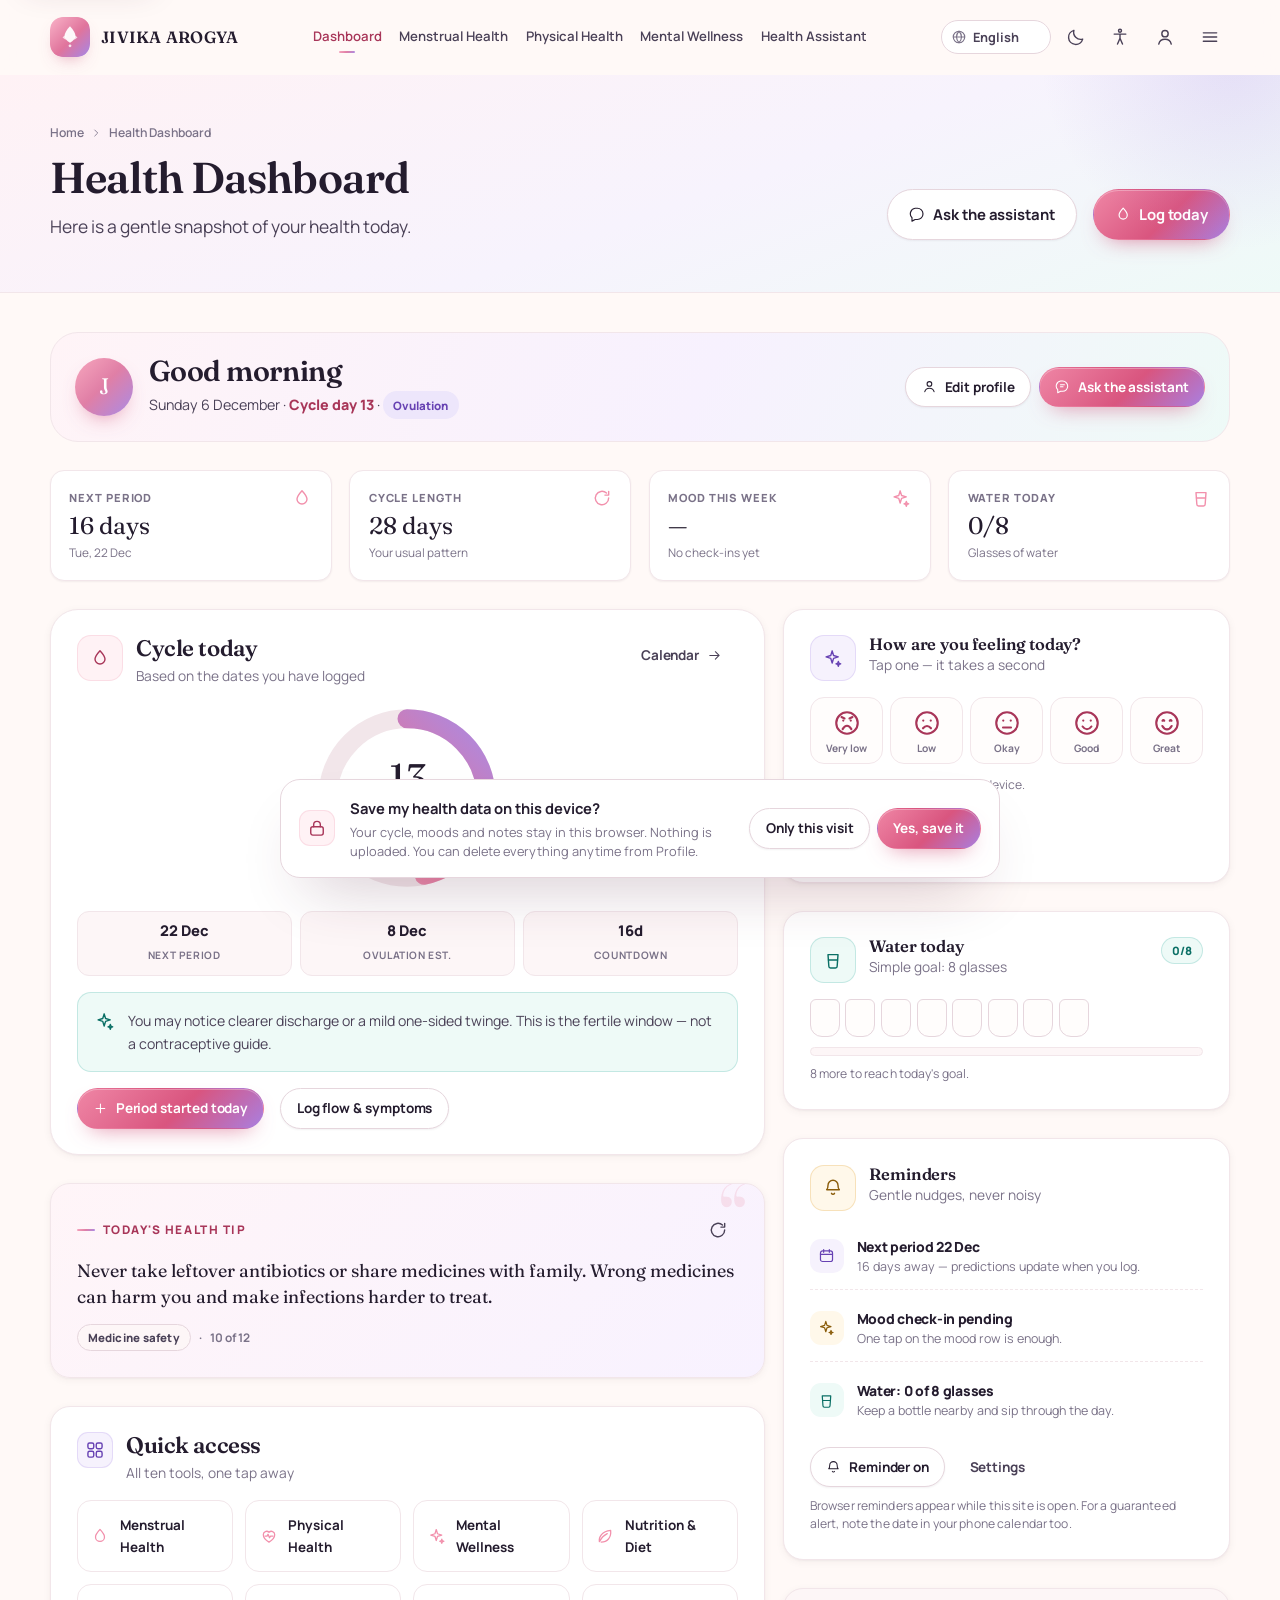
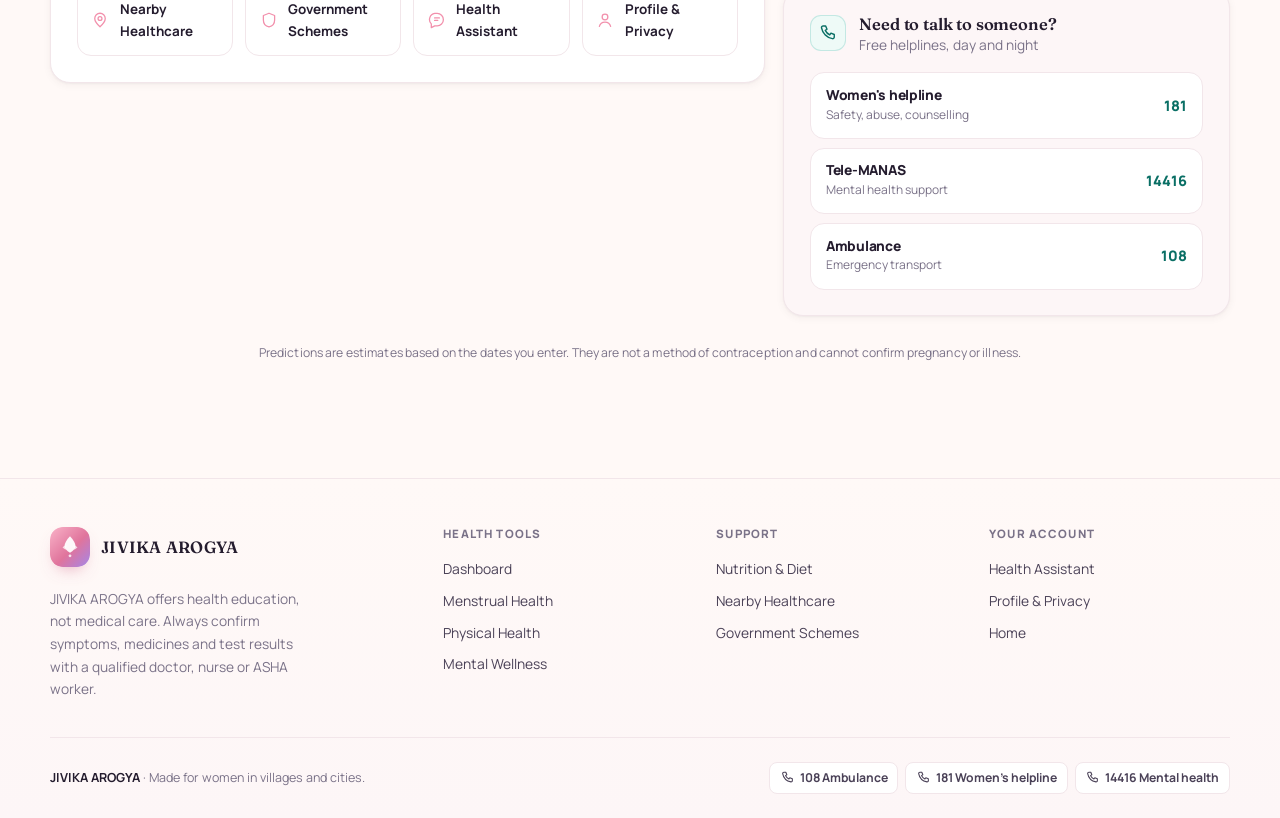
==== dashboard.html @ 3402c942 "Build JIVIKA AROGYA women's healthcare website" ====
<!doctype html>
<html lang="en" data-theme="light" data-text="md" data-contrast="normal">
<head>
  <meta charset="utf-8">
  <meta name="viewport" content="width=device-width, initial-scale=1">
  <title>Health Dashboard — JIVIKA AROGYA</title>
  <meta name="description" content="Your daily health overview: menstrual cycle status, mood check-in, hydration, reminders and quick access to every JIVIKA AROGYA tool.">
  <meta name="theme-color" content="#fff9f7">
  <link rel="icon" href="assets/img/favicon.svg" type="image/svg+xml">
  <link rel="preconnect" href="https://fonts.googleapis.com">
  <link rel="preconnect" href="https://fonts.gstatic.com" crossorigin>
  <link href="https://fonts.googleapis.com/css2?family=Fraunces:opsz,wght@9..144,400;9..144,500;9..144,600&family=Manrope:wght@400;500;600;700;800&display=swap" rel="stylesheet">
  <link rel="stylesheet" href="assets/css/styles.css">
  <link rel="stylesheet" href="assets/css/pages.css">
  <script>
    (function () {
      try {
        var p = JSON.parse(localStorage.getItem("jivika.profile") || "{}").a11y || {};
        var r = document.documentElement;
        r.setAttribute("data-theme", p.theme || "light");
        r.setAttribute("data-text", p.text || "md");
        r.setAttribute("data-contrast", p.contrast || "normal");
        var l = localStorage.getItem("jivika.lang");
        if (l) r.setAttribute("lang", l === "tcy" ? "kn" : l);
      } catch (e) { }
    })();
  </script>
</head>
<body data-page="dashboard">
  <a class="skip-link" href="#main">Skip to content</a>
  <div id="site-header"></div>

  <main id="main">
    <section class="page-hero">
      <div class="container">
        <div class="page-hero-row">
          <div>
            <div class="crumbs">
              <a href="index.html">Home</a>
              <svg class="ic" viewBox="0 0 24 24" aria-hidden="true"><path d="m9.5 6 6 6-6 6"/></svg>
              <span>Health Dashboard</span>
            </div>
            <h1 data-i18n="page.dashboard">Health Dashboard</h1>
            <p class="lede" data-i18n="dash.sub">Here is a gentle snapshot of your health today.</p>
          </div>
          <div class="row" style="flex:none">
            <a class="btn btn-secondary" href="assistant.html">
              <svg class="ic" viewBox="0 0 24 24" aria-hidden="true"><path d="M20.5 11.6a8.2 8.2 0 0 1-8.2 8.2H9l-4.6 2.4v-5a8.2 8.2 0 0 1 4.6-13.9h3.3a8.2 8.2 0 0 1 8.2 8.2Z"/></svg>
              Ask the assistant
            </a>
            <a class="btn btn-primary" href="menstrual.html#log">
              <svg class="ic" viewBox="0 0 24 24" aria-hidden="true"><path d="M12 3.2c3.4 3.7 6 7 6 10a6 6 0 0 1-12 0c0-3 2.6-6.3 6-10Z"/></svg>
              Log today
            </a>
          </div>
        </div>
        <div id="langNote" style="margin-top:1rem"></div>
      </div>
    </section>

    <section class="section-tight">
      <div class="container stack-lg">
        <div class="dash-welcome" id="dashWelcome"></div>
        <div class="grid-4" id="overview"></div>

        <div class="dash-grid">
          <div class="stack-lg">
            <div class="card card-lg card-pad" id="cycleCard"></div>
            <div class="card card-pad tip-card" id="tipCard"></div>
            <div class="card card-pad">
              <div class="card-head">
                <div class="icon-badge lav sm">
                  <svg class="ic" viewBox="0 0 24 24" aria-hidden="true"><rect x="3.5" y="3.5" width="7" height="7" rx="2"/><rect x="13.5" y="3.5" width="7" height="7" rx="2"/><rect x="3.5" y="13.5" width="7" height="7" rx="2"/><rect x="13.5" y="13.5" width="7" height="7" rx="2"/></svg>
                </div>
                <div><h3 data-i18n="dash.quick">Quick access</h3><p>All ten tools, one tap away</p></div>
              </div>
              <div class="quick-grid" id="quickGrid"></div>
            </div>
          </div>

          <div class="stack-lg">
            <div class="card card-pad" id="moodCard"></div>
            <div class="card card-pad" id="waterCard"></div>
            <div class="card card-pad" id="reminderCard"></div>
            <div class="card card-pad" style="background:var(--surface-3)">
              <div class="card-head">
                <div class="icon-badge teal sm">
                  <svg class="ic" viewBox="0 0 24 24" aria-hidden="true"><path d="M6.2 3.5h3l1.6 4-2.1 1.4a11.5 11.5 0 0 0 5.4 5.4l1.4-2.1 4 1.6v3a2 2 0 0 1-2.2 2A16.5 16.5 0 0 1 4.2 5.7a2 2 0 0 1 2-2.2Z"/></svg>
                </div>
                <div><h4 style="margin:0">Need to talk to someone?</h4><p>Free helplines, day and night</p></div>
              </div>
              <div class="stack-sm">
                <a class="contact-card" href="tel:181"><div class="cc-body"><h5>Women's helpline</h5><p>Safety, abuse, counselling</p></div><span class="num">181</span></a>
                <a class="contact-card" href="tel:14416"><div class="cc-body"><h5>Tele-MANAS</h5><p>Mental health support</p></div><span class="num">14416</span></a>
                <a class="contact-card" href="tel:108"><div class="cc-body"><h5>Ambulance</h5><p>Emergency transport</p></div><span class="num">108</span></a>
              </div>
            </div>
          </div>
        </div>

        <p class="tiny muted" style="text-align:center">
          Predictions are estimates based on the dates you enter. They are not a method of contraception
          and cannot confirm pregnancy or illness.
        </p>
      </div>
    </section>
  </main>

  <div id="site-footer"></div>
  <div id="site-tabbar"></div>
  <div class="toast-wrap" id="toastWrap" role="status" aria-live="polite"></div>

  <script src="assets/js/i18n.js" defer></script>
  <script src="assets/js/icons.js" defer></script>
  <script src="assets/js/app.js" defer></script>
  <script src="assets/js/data-health.js" defer></script>
  <script src="assets/js/data-wellbeing.js" defer></script>
  <script src="assets/js/ui.js" defer></script>
  <script src="assets/js/dashboard.js" defer></script>
</body>
</html>
---- assets/css/styles.css ----
/* ==========================================================================
   JIVIKA AROGYA — Design system
   Calm, warm, high-contrast-when-needed. Built mobile-first.
   ========================================================================== */

/* ---------- 1. Tokens ---------- */
:root {
  --ivory: #fff9f7;
  --surface: #ffffff;
  --surface-2: #fffdfc;
  --surface-3: #fdf6f7;

  --ink: #241c2e;
  --ink-2: #4a4157;
  --muted: #7a7288;
  --line: #f2e6ea;
  --line-strong: #e6d6dd;

  --pink-50: #fff2f5;
  --pink-100: #ffe4eb;
  --pink-200: #ffcbd8;
  --pink-400: #f290ac;
  --pink-500: #e76f92;
  --pink-600: #d4507a;
  --pink-ink: #a83659;

  --lav-50: #f6f2fd;
  --lav-100: #ede6fb;
  --lav-300: #c9b6f0;
  --lav-500: #9b7be0;
  --lav-600: #7f5cc9;
  --lav-ink: #6742b3;

  --teal-50: #eefaf7;
  --teal-100: #d6f3ed;
  --teal-400: #3fbfae;
  --teal-500: #17a091;
  --teal-600: #0e8578;
  --teal-ink: #0a6f65;

  --amber-50: #fff8ea;
  --amber-100: #ffedcc;
  --amber-500: #e0a030;
  --amber-ink: #8a5c0a;

  --danger-50: #fff0ef;
  --danger-100: #ffdcd8;
  --danger-500: #d9534f;
  --danger-600: #b93a36;
  --danger-ink: #a02f2b;

  --grad-pink: linear-gradient(135deg, #f7a7be 0%, #e07fa6 48%, #a98be6 100%);
  --grad-soft: linear-gradient(160deg, #fff2f5 0%, #f7f3fd 55%, #eefaf7 100%);
  --grad-teal: linear-gradient(135deg, #47c9b8, #149a8c);

  --radius-xs: 10px;
  --radius-sm: 14px;
  --radius: 20px;
  --radius-lg: 28px;
  --radius-xl: 36px;

  --shadow-xs: 0 1px 2px rgba(58, 32, 48, .06);
  --shadow-sm: 0 2px 8px rgba(58, 32, 48, .05), 0 1px 2px rgba(58, 32, 48, .04);
  --shadow: 0 14px 32px -16px rgba(88, 36, 66, .22), 0 2px 6px rgba(88, 36, 66, .05);
  --shadow-lg: 0 30px 64px -28px rgba(88, 36, 66, .32);

  --font-head: "Fraunces", "Iowan Old Style", Georgia, "Times New Roman", serif;
  --font-body: "Manrope", -apple-system, BlinkMacSystemFont, "Segoe UI", Roboto, "Helvetica Neue", Arial, sans-serif;

  --header-h: 74px;
  --tabbar-h: 64px;
  --section-y: clamp(2.75rem, 6vw, 5rem);
  --ease: cubic-bezier(.22, .61, .36, 1);
}

html[data-theme="dark"] {
  --ivory: #161220;
  --surface: #201a2c;
  --surface-2: #251e33;
  --surface-3: #2a2239;

  --ink: #f7f1f5;
  --ink-2: #ddd2e2;
  --muted: #a99fb8;
  --line: #342b45;
  --line-strong: #453a59;

  --pink-50: #2d1f2b;
  --pink-100: #3b2433;
  --pink-200: #552e42;
  --pink-ink: #ffb3c8;
  --lav-50: #251f36;
  --lav-100: #2f2745;
  --lav-ink: #cdb8ff;
  --teal-50: #162e2c;
  --teal-100: #1b3a37;
  --teal-ink: #7fe6d6;
  --amber-50: #2f2618;
  --amber-100: #3d3119;
  --amber-ink: #f6c96a;
  --danger-50: #331c1d;
  --danger-100: #45231f;
  --danger-ink: #ffa7a1;
  --grad-soft: linear-gradient(160deg, #241d31 0%, #1e1a2b 55%, #17292a 100%);

  --shadow-xs: 0 1px 2px rgba(0, 0, 0, .35);
  --shadow-sm: 0 2px 10px rgba(0, 0, 0, .32);
  --shadow: 0 16px 36px -18px rgba(0, 0, 0, .7), 0 2px 6px rgba(0, 0, 0, .3);
  --shadow-lg: 0 32px 70px -30px rgba(0, 0, 0, .8);
}

/* ---------- 2. Reset ---------- */
*, *::before, *::after { box-sizing: border-box; }
html { -webkit-text-size-adjust: 100%; scroll-behavior: smooth; scroll-padding-top: calc(var(--header-h) + 16px); }
html[data-text="lg"] { font-size: 112.5%; }
html[data-text="xl"] { font-size: 125%; }

body {
  margin: 0;
  font-family: var(--font-body);
  font-size: 1rem;
  line-height: 1.65;
  color: var(--ink);
  background: var(--ivory);
  -webkit-font-smoothing: antialiased;
  text-rendering: optimizeLegibility;
  overflow-x: hidden;
}

img, svg, video { max-width: 100%; display: block; }
h1, h2, h3, h4, h5 {
  font-family: var(--font-head);
  font-weight: 600;
  line-height: 1.16;
  letter-spacing: -.02em;
  margin: 0 0 .6em;
  color: var(--ink);
  font-optical-sizing: auto;
}
h1 { font-size: clamp(2.05rem, 4.6vw, 3.4rem); }
h2 { font-size: clamp(1.6rem, 3vw, 2.25rem); }
h3 { font-size: clamp(1.15rem, 1.8vw, 1.4rem); }
h4 { font-size: 1.03rem; letter-spacing: -.01em; }
p { margin: 0 0 1rem; color: var(--ink-2); }
p:last-child { margin-bottom: 0; }
a { color: var(--pink-ink); text-decoration-color: color-mix(in srgb, var(--pink-500) 45%, transparent); text-underline-offset: 3px; }
a:hover { color: var(--pink-600); }
ul, ol { margin: 0 0 1rem; padding-left: 1.15rem; }
li { margin-bottom: .35rem; color: var(--ink-2); }
li::marker { color: var(--pink-400); }
strong { color: var(--ink); font-weight: 700; }
button { font: inherit; color: inherit; }
hr { border: 0; height: 1px; background: var(--line); margin: 1.75rem 0; }
::selection { background: var(--pink-200); color: var(--ink); }

:focus-visible {
  outline: 3px solid color-mix(in srgb, var(--lav-500) 70%, transparent);
  outline-offset: 2px;
  border-radius: 6px;
}

html[data-contrast="high"] { --muted: var(--ink-2); --line: var(--line-strong); }
html[data-contrast="high"] body { background: #fff; }
html[data-contrast="high"][data-theme="dark"] body { background: #100d18; }
html[data-contrast="high"] .card,
html[data-contrast="high"] .tile { border-width: 2px; }
html[data-contrast="high"] a { text-decoration: underline; }

.sr-only {
  position: absolute; width: 1px; height: 1px; padding: 0; margin: -1px;
  overflow: hidden; clip: rect(0 0 0 0); white-space: nowrap; border: 0;
}
.skip-link {
  position: absolute; left: 12px; top: -60px; z-index: 999;
  background: var(--surface); color: var(--ink); padding: .7rem 1.1rem;
  border-radius: var(--radius-sm); box-shadow: var(--shadow); font-weight: 700;
  transition: top .2s var(--ease);
}
.skip-link:focus { top: 12px; }

/* ---------- 3. Layout ---------- */
.container { width: min(1180px, 100% - 2.5rem); margin-inline: auto; }
.container-wide { width: min(1360px, 100% - 2rem); margin-inline: auto; }
.container-narrow { width: min(820px, 100% - 2.5rem); margin-inline: auto; }
.section { padding-block: var(--section-y); }
.section-tight { padding-block: clamp(1.75rem, 3vw, 2.75rem); }
main { display: block; }

.stack { display: grid; gap: 1rem; }
.stack-sm { display: grid; gap: .55rem; }
.stack-lg { display: grid; gap: 1.75rem; }
.row { display: flex; gap: 1rem; flex-wrap: wrap; align-items: center; }
.row-between { display: flex; gap: 1rem; flex-wrap: wrap; align-items: center; justify-content: space-between; }
.spacer { flex: 1 1 auto; }
.grid { display: grid; gap: 1.15rem; }
.grid-2 { display: grid; gap: 1.15rem; grid-template-columns: repeat(2, minmax(0, 1fr)); }
.grid-3 { display: grid; gap: 1.15rem; grid-template-columns: repeat(3, minmax(0, 1fr)); }
.grid-4 { display: grid; gap: 1.1rem; grid-template-columns: repeat(4, minmax(0, 1fr)); }
.grid-auto { display: grid; gap: 1.1rem; grid-template-columns: repeat(auto-fit, minmax(255px, 1fr)); }
.grid-auto-sm { display: grid; gap: .9rem; grid-template-columns: repeat(auto-fit, minmax(180px, 1fr)); }

/* ---------- 4. Typography helpers ---------- */
.eyebrow {
  display: inline-flex; align-items: center; gap: .5rem;
  font-size: .74rem; font-weight: 800; letter-spacing: .13em;
  text-transform: uppercase; color: var(--pink-ink);
  margin-bottom: .85rem;
}
.eyebrow::before {
  content: ""; width: 18px; height: 2px; border-radius: 2px;
  background: var(--grad-pink);
}
.lede { font-size: clamp(1rem, 1.4vw, 1.09rem); color: var(--ink-2); max-width: 62ch; }
.muted { color: var(--muted); }
.small { font-size: .86rem; line-height: 1.55; }
.tiny { font-size: .7625rem; line-height: 1.5; letter-spacing: .01em; }
.serif { font-family: var(--font-head); }
.text-pink { color: var(--pink-ink); }
.text-teal { color: var(--teal-ink); }
.text-lav { color: var(--lav-ink); }
.text-center { text-align: center; }
.mx-auto { margin-inline: auto; }
.nowrap { white-space: nowrap; }

.section-head { max-width: 720px; margin-bottom: clamp(1.5rem, 3vw, 2.35rem); }
.section-head.center { margin-inline: auto; text-align: center; }
.section-head.center .eyebrow { justify-content: center; }
.section-head.center .lede { margin-inline: auto; }

/* ---------- 5. Icons ---------- */
.ic {
  width: 1.25em; height: 1.25em; flex: none;
  fill: none; stroke: currentColor; stroke-width: 1.7;
  stroke-linecap: round; stroke-linejoin: round;
}
.ic-lg { width: 1.6em; height: 1.6em; }
.icon-badge {
  display: inline-flex; align-items: center; justify-content: center;
  width: 46px; height: 46px; border-radius: 14px; flex: none;
  background: var(--pink-50); color: var(--pink-ink);
  border: 1px solid color-mix(in srgb, var(--pink-500) 16%, transparent);
}
.icon-badge.teal { background: var(--teal-50); color: var(--teal-ink); border-color: color-mix(in srgb, var(--teal-500) 20%, transparent); }
.icon-badge.lav { background: var(--lav-50); color: var(--lav-ink); border-color: color-mix(in srgb, var(--lav-500) 20%, transparent); }
.icon-badge.amber { background: var(--amber-50); color: var(--amber-ink); border-color: color-mix(in srgb, var(--amber-500) 26%, transparent); }
.icon-badge.danger { background: var(--danger-50); color: var(--danger-ink); border-color: color-mix(in srgb, var(--danger-500) 22%, transparent); }
.icon-badge.sm { width: 36px; height: 36px; border-radius: 11px; }
.icon-badge.lg { width: 56px; height: 56px; border-radius: 17px; }

/* ---------- 6. Buttons ---------- */
.btn {
  --btn-bg: var(--surface);
  --btn-fg: var(--ink);
  display: inline-flex; align-items: center; justify-content: center; gap: .5rem;
  padding: .78rem 1.3rem; min-height: 46px;
  font-size: .93rem; font-weight: 700; letter-spacing: -.005em;
  color: var(--btn-fg); background: var(--btn-bg);
  border: 1px solid transparent; border-radius: 999px;
  cursor: pointer; text-decoration: none; white-space: nowrap;
  transition: transform .18s var(--ease), box-shadow .18s var(--ease), background .18s var(--ease), border-color .18s var(--ease);
  -webkit-tap-highlight-color: transparent;
}
.btn:hover { transform: translateY(-1px); }
.btn:active { transform: translateY(0); }
.btn .ic { width: 1.1em; height: 1.1em; }

.btn-primary {
  --btn-fg: #fff;
  background: linear-gradient(135deg, #ef86a5, #d9557f 55%, #a97fe0);
  box-shadow: 0 10px 22px -12px rgba(208, 74, 116, .75), inset 0 1px 0 rgba(255, 255, 255, .3);
}
.btn-primary:hover { box-shadow: 0 16px 30px -14px rgba(208, 74, 116, .85); }
.btn-teal {
  --btn-fg: #fff;
  background: var(--grad-teal);
  box-shadow: 0 10px 22px -14px rgba(16, 138, 124, .8);
}
.btn-secondary {
  --btn-bg: var(--surface);
  border-color: var(--line-strong);
  box-shadow: var(--shadow-xs);
}
.btn-secondary:hover { border-color: var(--pink-300, var(--pink-400)); background: var(--pink-50); }
.btn-ghost { --btn-bg: transparent; --btn-fg: var(--ink-2); }
.btn-ghost:hover { --btn-bg: var(--pink-50); --btn-fg: var(--pink-ink); }
.btn-outline-pink {
  --btn-bg: transparent; --btn-fg: var(--pink-ink);
  border-color: color-mix(in srgb, var(--pink-500) 40%, transparent);
}
.btn-outline-pink:hover { --btn-bg: var(--pink-50); }
.btn-danger { --btn-fg: #fff; background: var(--danger-500); }
.btn-danger:hover { background: var(--danger-600); }
.btn-sm { padding: .5rem .95rem; min-height: 38px; font-size: .845rem; }
.btn-lg { padding: .95rem 1.7rem; min-height: 54px; font-size: 1rem; }
.btn-block { width: 100%; }
.btn[disabled], .btn[aria-disabled="true"] { opacity: .5; pointer-events: none; }

.icon-btn {
  display: inline-flex; align-items: center; justify-content: center;
  width: 40px; height: 40px; border-radius: 50%;
  background: transparent; border: 1px solid transparent;
  color: var(--ink-2); cursor: pointer; flex: none;
  transition: background .18s var(--ease), color .18s var(--ease), border-color .18s var(--ease);
}
.icon-btn:hover { background: var(--pink-50); color: var(--pink-ink); border-color: var(--line); }
.icon-btn .ic { width: 20px; height: 20px; }

/* ---------- 7. Header ---------- */
.site-header {
  position: sticky; top: 0; z-index: 60;
  background: color-mix(in srgb, var(--ivory) 88%, transparent);
  backdrop-filter: saturate(160%) blur(14px);
  -webkit-backdrop-filter: saturate(160%) blur(14px);
  border-bottom: 1px solid transparent;
  transition: border-color .25s var(--ease), box-shadow .25s var(--ease), background .25s var(--ease);
}
.site-header.is-stuck {
  border-bottom-color: var(--line);
  box-shadow: 0 6px 20px -18px rgba(58, 32, 48, .5);
}
.header-inner {
  display: flex; align-items: center; gap: 1rem;
  min-height: var(--header-h);
}
.brand {
  display: inline-flex; align-items: center; gap: .7rem;
  text-decoration: none; color: var(--ink); flex: none;
}
.brand-mark { width: 40px; height: 40px; border-radius: 13px; box-shadow: 0 8px 18px -10px rgba(200, 70, 110, .7); }
.brand-text { display: grid; line-height: 1.12; }
.brand-name {
  font-family: var(--font-head); font-size: 1.02rem; font-weight: 600;
  letter-spacing: .015em; color: var(--ink);
}
.brand-tag { font-size: .625rem; letter-spacing: .1em; text-transform: uppercase; color: var(--muted); font-weight: 700; }

.main-nav { display: flex; align-items: center; gap: .1rem; margin-inline: auto; }
.main-nav a {
  position: relative; padding: .5rem .66rem; border-radius: 10px;
  font-size: .855rem; font-weight: 600; color: var(--ink-2);
  text-decoration: none; white-space: nowrap;
  transition: color .16s var(--ease), background .16s var(--ease);
}
.main-nav a:hover { color: var(--pink-ink); background: var(--pink-50); }
.main-nav a[aria-current="page"] { color: var(--pink-ink); }
.main-nav a[aria-current="page"]::after {
  content: ""; position: absolute; left: 50%; bottom: 2px; transform: translateX(-50%);
  width: 16px; height: 2.5px; border-radius: 2px; background: var(--grad-pink);
}
.header-actions { display: flex; align-items: center; gap: .3rem; flex: none; }

.lang-select-wrap { position: relative; display: inline-flex; align-items: center; }
.lang-select-wrap .ic {
  position: absolute; left: 10px; width: 16px; height: 16px;
  color: var(--muted); pointer-events: none;
}
.lang-select {
  appearance: none; -webkit-appearance: none;
  background: var(--surface); border: 1px solid var(--line-strong);
  border-radius: 999px; color: var(--ink-2);
  font-family: inherit; font-size: .8rem; font-weight: 700;
  padding: .44rem 1.5rem .44rem 1.9rem; cursor: pointer;
  max-width: 132px; background-image: none;
}
.lang-select:hover { border-color: var(--pink-400); color: var(--pink-ink); }
.lang-select:focus-visible { outline-offset: 1px; }

/* all-pages panel: works at every screen size */
.nav-panel {
  position: fixed; top: calc(var(--header-h) + 8px);
  right: max(1rem, calc((100vw - 1180px) / 2));
  width: min(340px, calc(100vw - 2rem));
  max-height: calc(100vh - var(--header-h) - 2rem); overflow-y: auto;
  background: var(--surface); border: 1px solid var(--line);
  border-radius: var(--radius); box-shadow: var(--shadow-lg);
  padding: .65rem; z-index: 65;
  opacity: 0; visibility: hidden; transform: translateY(-8px) scale(.98);
  transform-origin: top right;
  transition: opacity .18s var(--ease), transform .18s var(--ease), visibility .18s;
}
.nav-panel.open { opacity: 1; visibility: visible; transform: none; }
.nav-panel a {
  display: flex; align-items: center; gap: .75rem;
  padding: .6rem .65rem; border-radius: 12px;
  color: var(--ink-2); text-decoration: none;
  font-size: .885rem; font-weight: 600;
}
.nav-panel a .ic { width: 18px; height: 18px; color: var(--pink-400); flex: none; }
.nav-panel a:hover { background: var(--pink-50); color: var(--pink-ink); }
.nav-panel a[aria-current="page"] { background: var(--pink-50); color: var(--pink-ink); font-weight: 700; }
.nav-panel-extra {
  display: flex; gap: .5rem; flex-wrap: wrap;
  margin-top: .55rem; padding: .7rem .35rem .25rem;
  border-top: 1px solid var(--line);
}
.nav-panel-extra .btn { flex: 1 1 auto; font-size: .8rem; }

.consent-bar {
  position: fixed; left: 50%; bottom: 22px; transform: translateX(-50%);
  width: min(720px, calc(100vw - 2rem)); z-index: 150;
  display: flex; gap: .9rem; align-items: center; flex-wrap: wrap;
  padding: 1rem 1.15rem; border-radius: var(--radius);
  background: var(--surface); border: 1px solid var(--line-strong);
  box-shadow: var(--shadow-lg); animation: fadeIn .3s var(--ease) both;
}
.consent-bar .consent-body { flex: 1 1 260px; min-width: 0; }
.consent-bar .consent-body strong { display: block; font-size: .92rem; margin-bottom: .15rem; }
.consent-bar .consent-body p { margin: 0; font-size: .8rem; color: var(--muted); line-height: 1.5; }
.consent-bar .consent-actions { display: flex; gap: .45rem; flex-wrap: wrap; }

@media (max-width: 1320px) {
  .main-nav a[data-optional="true"] { display: none; }
}
@media (max-width: 600px) {
  .nav-panel { left: 1rem; right: 1rem; width: auto; top: calc(var(--header-h) + 4px); }
  .consent-bar { bottom: calc(var(--tabbar-h) + 14px); padding: .85rem .9rem; }
}

/* ---------- 8. Cards & surfaces ---------- */
.card {
  background: var(--surface);
  border: 1px solid var(--line);
  border-radius: var(--radius);
  box-shadow: var(--shadow-sm);
}
.card-pad { padding: clamp(1.1rem, 2vw, 1.6rem); }
.card-lg { border-radius: var(--radius-lg); }
.card-flat { box-shadow: none; }
.card-hover { transition: transform .2s var(--ease), box-shadow .2s var(--ease), border-color .2s var(--ease); }
.card-hover:hover { transform: translateY(-3px); box-shadow: var(--shadow); border-color: var(--line-strong); }
.card-head { display: flex; align-items: flex-start; gap: .85rem; margin-bottom: 1rem; }
.card-head h3, .card-head h4 { margin: 0 0 .2rem; }
.card-head p { margin: 0; font-size: .86rem; color: var(--muted); }
.card-body-tight p + p { margin-top: .5rem; }

.tile {
  position: relative; display: flex; flex-direction: column; gap: .7rem;
  padding: 1.35rem 1.3rem 1.25rem;
  background: var(--surface); border: 1px solid var(--line);
  border-radius: var(--radius); box-shadow: var(--shadow-xs);
  text-decoration: none; color: inherit; overflow: hidden;
  transition: transform .2s var(--ease), box-shadow .2s var(--ease), border-color .2s var(--ease);
}
.tile::after {
  content: ""; position: absolute; inset: auto -30px -40px auto;
  width: 110px; height: 110px; border-radius: 50%;
  background: radial-gradient(circle, color-mix(in srgb, var(--pink-500) 12%, transparent), transparent 70%);
  opacity: 0; transition: opacity .25s var(--ease);
}
.tile:hover { transform: translateY(-4px); box-shadow: var(--shadow); border-color: var(--line-strong); }
.tile:hover::after { opacity: 1; }
.tile h3 { margin: .15rem 0 0; font-size: 1.06rem; }
.tile p { margin: 0; font-size: .855rem; color: var(--muted); line-height: 1.5; }
.tile .tile-link {
  display: inline-flex; align-items: center; gap: .3rem;
  font-size: .8rem; font-weight: 800; color: var(--pink-ink); margin-top: .2rem;
}
.tile .tile-link .ic { width: 14px; height: 14px; transition: transform .2s var(--ease); }
.tile:hover .tile-link .ic { transform: translateX(3px); }

/* ---------- 9. Badges, chips, pills ---------- */
.badge {
  display: inline-flex; align-items: center; gap: .35rem;
  padding: .28rem .62rem; border-radius: 999px;
  font-size: .715rem; font-weight: 800; letter-spacing: .02em;
  background: var(--pink-50); color: var(--pink-ink);
  border: 1px solid color-mix(in srgb, var(--pink-500) 16%, transparent);
  white-space: nowrap; line-height: 1.4;
}
.badge .ic { width: 13px; height: 13px; }
.badge.teal { background: var(--teal-50); color: var(--teal-ink); border-color: color-mix(in srgb, var(--teal-500) 20%, transparent); }
.badge.lav { background: var(--lav-50); color: var(--lav-ink); border-color: color-mix(in srgb, var(--lav-500) 22%, transparent); }
.badge.amber { background: var(--amber-50); color: var(--amber-ink); border-color: color-mix(in srgb, var(--amber-500) 26%, transparent); }
.badge.danger { background: var(--danger-50); color: var(--danger-ink); border-color: color-mix(in srgb, var(--danger-500) 24%, transparent); }
.badge.neutral { background: var(--surface-3); color: var(--ink-2); border-color: var(--line-strong); }
.badge.solid { background: var(--ink); color: var(--ivory); border-color: transparent; }

.chip {
  display: inline-flex; align-items: center; gap: .4rem;
  padding: .5rem .85rem; border-radius: 999px;
  background: var(--surface); border: 1px solid var(--line-strong);
  color: var(--ink-2); font-size: .82rem; font-weight: 600;
  cursor: pointer; line-height: 1.3;
  transition: all .16s var(--ease);
}
.chip:hover { border-color: var(--pink-400); color: var(--pink-ink); background: var(--pink-50); }
.chip[aria-pressed="true"], .chip.is-active {
  background: var(--ink); border-color: var(--ink); color: var(--ivory);
}
.chip .ic { width: 15px; height: 15px; }
.chip-row { display: flex; flex-wrap: wrap; gap: .5rem; }

.tag {
  display: inline-flex; align-items: center; gap: .3rem;
  font-size: .72rem; font-weight: 700; color: var(--muted);
  background: var(--surface-3); border-radius: 7px; padding: .22rem .5rem;
}

/* ---------- 10. Callouts ---------- */
.callout {
  display: flex; gap: .8rem; align-items: flex-start;
  padding: 1rem 1.1rem; border-radius: var(--radius-sm);
  background: var(--lav-50); border: 1px solid color-mix(in srgb, var(--lav-500) 18%, transparent);
  color: var(--ink-2);
}
.callout .ic { margin-top: .12rem; color: var(--lav-ink); }
.callout p { margin: 0; font-size: .88rem; }
.callout strong { color: var(--lav-ink); }
.callout.info { background: var(--teal-50); border-color: color-mix(in srgb, var(--teal-500) 20%, transparent); }
.callout.info .ic, .callout.info strong { color: var(--teal-ink); }
.callout.warn { background: var(--amber-50); border-color: color-mix(in srgb, var(--amber-500) 30%, transparent); }
.callout.warn .ic, .callout.warn strong { color: var(--amber-ink); }
.callout.danger { background: var(--danger-50); border-color: color-mix(in srgb, var(--danger-500) 28%, transparent); }
.callout.danger .ic, .callout.danger strong { color: var(--danger-ink); }
.callout-title { display: block; font-weight: 800; margin-bottom: .15rem; color: inherit; }

.emergency-strip {
  display: flex; align-items: center; gap: 1rem; flex-wrap: wrap;
  padding: 1rem 1.25rem; border-radius: var(--radius);
  background: linear-gradient(120deg, #fff1f0, #fff7ec 60%, #f6f2fd);
  border: 1px solid color-mix(in srgb, var(--danger-500) 22%, transparent);
}
html[data-theme="dark"] .emergency-strip {
  background: linear-gradient(120deg, #33201f, #33291d 60%, #251f36);
}
.emergency-strip p { margin: 0; }
.emergency-strip .btn { flex: none; }

/* ---------- 11. Forms ---------- */
.field { display: grid; gap: .38rem; margin-bottom: 1rem; }
.field > label, .label {
  font-size: .82rem; font-weight: 800; color: var(--ink);
  letter-spacing: .01em; display: flex; align-items: center; gap: .4rem;
}
.field .help { font-size: .76rem; color: var(--muted); line-height: 1.45; }
.input, .select, .textarea {
  width: 100%; padding: .68rem .85rem;
  font-family: inherit; font-size: .92rem; color: var(--ink);
  background: var(--surface); border: 1px solid var(--line-strong);
  border-radius: 12px; min-height: 46px;
  transition: border-color .16s var(--ease), box-shadow .16s var(--ease), background .16s var(--ease);
}
.input::placeholder, .textarea::placeholder { color: color-mix(in srgb, var(--muted) 80%, transparent); }
.input:hover, .select:hover, .textarea:hover { border-color: var(--pink-200); }
.input:focus, .select:focus, .textarea:focus {
  outline: none; border-color: var(--pink-400);
  box-shadow: 0 0 0 4px color-mix(in srgb, var(--pink-500) 14%, transparent);
}
.textarea { min-height: 96px; resize: vertical; line-height: 1.6; }
.select {
  appearance: none; -webkit-appearance: none; cursor: pointer;
  background-image: url("data:image/svg+xml,%3Csvg xmlns='http://www.w3.org/2000/svg' viewBox='0 0 24 24' fill='none' stroke='%237a7288' stroke-width='2' stroke-linecap='round' stroke-linejoin='round'%3E%3Cpath d='m6 9 6 6 6-6'/%3E%3C/svg%3E");
  background-repeat: no-repeat; background-position: right .8rem center; background-size: 15px;
  padding-right: 2.2rem;
}
.field-row { display: grid; gap: 1rem; grid-template-columns: repeat(auto-fit, minmax(160px, 1fr)); }

input[type="range"] { width: 100%; accent-color: var(--pink-500); }
input[type="checkbox"], input[type="radio"] { accent-color: var(--pink-600); width: 17px; height: 17px; }

.check {
  display: flex; gap: .7rem; align-items: flex-start;
  padding: .8rem .9rem; border-radius: 12px; cursor: pointer;
  border: 1px solid var(--line); background: var(--surface-2);
  transition: border-color .16s var(--ease), background .16s var(--ease);
  font-size: .87rem; line-height: 1.55; color: var(--ink-2);
}
.check:hover { border-color: var(--line-strong); background: var(--surface); }
.check:has(input:checked) { border-color: color-mix(in srgb, var(--pink-500) 45%, transparent); background: var(--pink-50); }
.check input { margin-top: .25rem; flex: none; }
.check strong { display: block; color: var(--ink); font-size: .875rem; }

.switch {
  position: relative; display: inline-flex; align-items: center;
  gap: .7rem; cursor: pointer; font-size: .87rem; font-weight: 600; color: var(--ink-2);
}
.switch input { position: absolute; opacity: 0; width: 0; height: 0; }
.switch .track {
  width: 44px; height: 25px; border-radius: 999px; flex: none;
  background: var(--line-strong); position: relative;
  transition: background .2s var(--ease);
}
.switch .track::after {
  content: ""; position: absolute; top: 3px; left: 3px;
  width: 19px; height: 19px; border-radius: 50%; background: #fff;
  box-shadow: 0 1px 3px rgba(0, 0, 0, .25);
  transition: transform .2s var(--ease);
}
.switch input:checked + .track { background: var(--teal-500); }
.switch input:checked + .track::after { transform: translateX(19px); }
.switch input:focus-visible + .track { outline: 3px solid color-mix(in srgb, var(--lav-500) 60%, transparent); outline-offset: 2px; }

.segmented {
  display: inline-flex; gap: .25rem; padding: .25rem;
  background: var(--surface-3); border-radius: 999px; border: 1px solid var(--line);
}
.segmented button {
  border: 0; background: transparent; padding: .45rem .9rem;
  border-radius: 999px; font-size: .82rem; font-weight: 700;
  color: var(--muted); cursor: pointer; transition: all .16s var(--ease);
}
.segmented button:hover { color: var(--ink); }
.segmented button[aria-pressed="true"] { background: var(--surface); color: var(--pink-ink); box-shadow: var(--shadow-xs); }

/* ---------- 12. Tabs ---------- */
.tabs {
  display: flex; gap: .35rem; overflow-x: auto; padding-bottom: .4rem;
  scrollbar-width: thin; -webkit-overflow-scrolling: touch;
}
.tabs::-webkit-scrollbar { height: 4px; }
.tabs::-webkit-scrollbar-thumb { background: var(--line-strong); border-radius: 4px; }
.tab {
  border: 1px solid transparent; background: transparent;
  padding: .55rem .95rem; border-radius: 999px; cursor: pointer;
  font-size: .84rem; font-weight: 700; color: var(--muted); white-space: nowrap;
  transition: all .16s var(--ease);
}
.tab:hover { color: var(--ink); background: var(--surface); }
.tab[aria-selected="true"] {
  background: var(--surface); color: var(--pink-ink);
  border-color: var(--line-strong); box-shadow: var(--shadow-xs);
}
.filter-bar {
  display: flex; align-items: center; gap: .5rem; flex-wrap: wrap;
  padding: .6rem; border-radius: 999px; background: var(--surface);
  border: 1px solid var(--line); box-shadow: var(--shadow-xs);
  margin-bottom: 1.35rem;
}

/* ---------- 13. Accordion (details) ---------- */
.acc {
  border: 1px solid var(--line); border-radius: var(--radius-sm);
  background: var(--surface); overflow: hidden;
  transition: border-color .18s var(--ease), box-shadow .18s var(--ease);
}
.acc + .acc { margin-top: .6rem; }
.acc[open] { border-color: var(--line-strong); box-shadow: var(--shadow-xs); }
.acc summary {
  display: flex; align-items: center; gap: .8rem;
  padding: .95rem 1.1rem; cursor: pointer; list-style: none;
  font-weight: 700; font-size: .93rem; color: var(--ink);
}
.acc summary::-webkit-details-marker { display: none; }
.acc summary:hover { background: var(--surface-3); }
.acc summary .ic:last-child { margin-left: auto; color: var(--muted); transition: transform .2s var(--ease); }
.acc[open] summary .ic:last-child { transform: rotate(180deg); }
.acc-body { padding: 0 1.1rem 1.1rem; font-size: .89rem; color: var(--ink-2); }
.acc-body > *:first-child { margin-top: 0; }
.acc-body ul { padding-left: 1.1rem; }

/* ---------- 14. Lists ---------- */
.list { display: grid; gap: .1rem; }
.list-item {
  display: flex; gap: .8rem; align-items: flex-start;
  padding: .78rem 0; border-bottom: 1px solid var(--line);
}
.list-item:last-child { border-bottom: 0; }
.list-item .ic { color: var(--teal-ink); margin-top: .18rem; }
.list-item p { margin: 0; font-size: .875rem; }
.list-item strong { font-size: .9rem; }

.bullet-check { list-style: none; padding: 0; margin: 0; display: grid; gap: .55rem; }
.bullet-check li {
  position: relative; padding-left: 1.7rem; font-size: .88rem;
  color: var(--ink-2); margin: 0;
}
.bullet-check li::before {
  content: ""; position: absolute; left: 0; top: .42em;
  width: 15px; height: 15px; border-radius: 50%;
  background: color-mix(in srgb, var(--teal-500) 16%, transparent);
  border: 1.6px solid var(--teal-500);
}
.bullet-check li::after {
  content: ""; position: absolute; left: 4.6px; top: .62em;
  width: 5px; height: 2.4px; border-left: 1.7px solid var(--teal-ink);
  border-bottom: 1.7px solid var(--teal-ink); transform: rotate(-45deg);
}

/* ---------- 15. Stats ---------- */
.stat { display: grid; gap: .15rem; }
.stat-value {
  font-family: var(--font-head); font-size: clamp(1.5rem, 2.6vw, 1.95rem);
  font-weight: 600; line-height: 1.1; color: var(--ink); letter-spacing: -.02em;
}
.stat-label { font-size: .75rem; font-weight: 800; text-transform: uppercase; letter-spacing: .09em; color: var(--muted); }
.stat-note { font-size: .78rem; color: var(--muted); }

/* ---------- 16. Progress ---------- */
.progress {
  height: 9px; border-radius: 999px; background: var(--surface-3);
  overflow: hidden; border: 1px solid var(--line);
}
.progress > span {
  display: block; height: 100%; border-radius: 999px;
  background: var(--grad-pink); transition: width .5s var(--ease);
}
.progress.teal > span { background: var(--grad-teal); }

/* ---------- 17. Table ---------- */
.table-wrap { overflow-x: auto; border: 1px solid var(--line); border-radius: var(--radius-sm); background: var(--surface); }
table { width: 100%; border-collapse: collapse; font-size: .86rem; min-width: 520px; }
thead th {
  text-align: left; padding: .72rem .9rem; font-size: .72rem;
  text-transform: uppercase; letter-spacing: .08em; color: var(--muted);
  background: var(--surface-3); border-bottom: 1px solid var(--line); font-weight: 800;
}
tbody td { padding: .7rem .9rem; border-bottom: 1px solid var(--line); color: var(--ink-2); vertical-align: top; }
tbody tr:last-child td { border-bottom: 0; }
tbody td:first-child { font-weight: 700; color: var(--ink); }

/* ---------- 18. Dialog ---------- */
dialog.modal {
  border: 0; padding: 0; border-radius: var(--radius-lg);
  background: var(--surface); color: var(--ink);
  box-shadow: var(--shadow-lg);
  width: min(520px, calc(100vw - 2rem));
  max-height: min(88vh, 780px);
  overflow: auto;
}
dialog.modal::backdrop { background: rgba(36, 28, 46, .45); backdrop-filter: blur(3px); }
dialog.modal[open] { animation: pop .22s var(--ease); }
.modal-head {
  display: flex; align-items: flex-start; gap: 1rem;
  padding: 1.35rem 1.35rem .75rem;
}
.modal-head h3 { margin: 0; font-size: 1.2rem; }
.modal-body { padding: 0 1.35rem 1.35rem; font-size: .89rem; }
.modal-foot { display: flex; gap: .6rem; justify-content: flex-end; padding: 0 1.35rem 1.35rem; flex-wrap: wrap; }
@keyframes pop { from { opacity: 0; transform: translateY(10px) scale(.98); } }

/* ---------- 19. Toast ---------- */
.toast-wrap {
  position: fixed; left: 50%; bottom: 24px; transform: translateX(-50%);
  z-index: 200; display: grid; gap: .5rem; width: min(420px, calc(100vw - 2rem));
  pointer-events: none;
}
.toast {
  display: flex; align-items: center; gap: .6rem;
  padding: .8rem 1rem; border-radius: 14px;
  background: var(--ink); color: var(--ivory);
  font-size: .86rem; font-weight: 600;
  box-shadow: var(--shadow-lg); animation: toastIn .25s var(--ease);
}
.toast .ic { color: var(--teal-400); flex: none; }
.toast.error .ic { color: var(--pink-400); }
@keyframes toastIn { from { opacity: 0; transform: translateY(12px); } }

/* ---------- 20. Footer ---------- */
.site-footer {
  margin-top: var(--section-y);
  background: linear-gradient(180deg, transparent, var(--surface-3));
  border-top: 1px solid var(--line);
  padding-block: 3rem 1.5rem;
}
.footer-grid {
  display: grid; gap: 2rem;
  grid-template-columns: 1.5fr repeat(3, minmax(140px, 1fr));
  padding-bottom: 2.25rem; border-bottom: 1px solid var(--line);
}
.footer-brand p { font-size: .86rem; max-width: 34ch; margin-top: .85rem; color: var(--muted); }
.footer-col h4 {
  font-family: var(--font-body); font-size: .72rem; font-weight: 800;
  text-transform: uppercase; letter-spacing: .1em; color: var(--muted);
  margin-bottom: .85rem;
}
.footer-col a {
  display: block; padding: .28rem 0; font-size: .865rem;
  color: var(--ink-2); text-decoration: none;
}
.footer-col a:hover { color: var(--pink-ink); }
.footer-bottom {
  display: flex; gap: 1rem; flex-wrap: wrap; align-items: center;
  justify-content: space-between; padding-top: 1.5rem;
  font-size: .78rem; color: var(--muted);
}
.footer-helplines { display: flex; gap: .45rem; flex-wrap: wrap; }
.footer-helplines a {
  display: inline-flex; align-items: center; gap: .3rem;
  padding: .3rem .6rem; border-radius: 8px; background: var(--surface);
  border: 1px solid var(--line); color: var(--ink-2);
  font-weight: 700; font-size: .76rem; text-decoration: none;
}
.footer-helplines a:hover { border-color: var(--pink-300, var(--pink-400)); color: var(--pink-ink); }

/* ---------- 21. Mobile tab bar ---------- */
.tabbar {
  position: fixed; left: 0; right: 0; bottom: 0; z-index: 70;
  display: none; align-items: stretch;
  background: color-mix(in srgb, var(--surface) 94%, transparent);
  backdrop-filter: blur(16px) saturate(160%);
  -webkit-backdrop-filter: blur(16px) saturate(160%);
  border-top: 1px solid var(--line);
  padding-bottom: env(safe-area-inset-bottom);
}
.tabbar a {
  flex: 1; display: flex; flex-direction: column; align-items: center; justify-content: center;
  gap: .18rem; padding: .5rem .2rem; min-height: var(--tabbar-h);
  font-size: .66rem; font-weight: 800; letter-spacing: .01em;
  color: var(--muted); text-decoration: none; position: relative;
}
.tabbar a .ic { width: 21px; height: 21px; }
.tabbar a[aria-current="page"] { color: var(--pink-ink); }
.tabbar a[aria-current="page"]::before {
  content: ""; position: absolute; top: 0; left: 50%; transform: translateX(-50%);
  width: 26px; height: 3px; border-radius: 0 0 4px 4px; background: var(--grad-pink);
}

/* ---------- 22. Utilities ---------- */
.divider { height: 1px; background: var(--line); border: 0; margin: 1.25rem 0; }
.hide { display: none !important; }
.fade-in { animation: fadeIn .4s var(--ease) both; }
@keyframes fadeIn { from { opacity: 0; transform: translateY(8px); } }
.skeleton {
  background: linear-gradient(90deg, var(--surface-3) 25%, var(--line) 37%, var(--surface-3) 63%);
  background-size: 400% 100%; animation: shimmer 1.4s infinite; border-radius: 8px;
  min-height: 1em;
}
@keyframes shimmer { from { background-position: 100% 0; } to { background-position: 0 0; } }
.dots { display: inline-flex; gap: 3px; }
.dots i { width: 5px; height: 5px; border-radius: 50%; background: currentColor; animation: blink 1.2s infinite; }
.dots i:nth-child(2) { animation-delay: .2s; }
.dots i:nth-child(3) { animation-delay: .4s; }
@keyframes blink { 0%, 60%, 100% { opacity: .25; } 30% { opacity: 1; } }

@media (prefers-reduced-motion: reduce) {
  *, *::before, *::after {
    animation-duration: .01ms !important; animation-iteration-count: 1 !important;
    transition-duration: .01ms !important; scroll-behavior: auto !important;
  }
}

/* ---------- 23. Responsive ---------- */
@media (max-width: 1320px) {
  .main-nav a { padding: .45rem .5rem; font-size: .825rem; }
  .brand-tag { display: none; }
}

@media (max-width: 1200px) {
  .main-nav { display: none; }
  .footer-grid { grid-template-columns: 1fr 1fr; }
  .grid-4 { grid-template-columns: repeat(2, minmax(0, 1fr)); }
  .header-inner { justify-content: space-between; }
}

@media (max-width: 860px) {
  .grid-2, .grid-3, .grid-4 { grid-template-columns: 1fr; }
  .grid-2.keep, .grid-3.keep { grid-template-columns: repeat(2, minmax(0, 1fr)); }
  .footer-grid { grid-template-columns: 1fr 1fr; gap: 1.5rem; }
  .tabbar { display: flex; }
  body { padding-bottom: calc(var(--tabbar-h) + env(safe-area-inset-bottom)); }
  .toast-wrap { bottom: calc(var(--tabbar-h) + 16px); }
  .hide-sm { display: none !important; }
}

@media (max-width: 560px) {
  .header-actions .theme-toggle, .header-actions .profile-link { display: none; }
}

@media (max-width: 600px) {
  .container, .container-narrow { width: calc(100% - 2rem); }
  .brand-mark { width: 34px; height: 34px; border-radius: 10px; }
  .brand { gap: .5rem; }
  .brand-name { font-size: .88rem; letter-spacing: .01em; }
  .lang-select { max-width: 86px; padding-left: 1.75rem; font-size: .72rem; }
  .lang-select-wrap .ic { left: 8px; width: 14px; height: 14px; }
  .header-inner { gap: .4rem; }
  .header-actions { gap: .1rem; }
  .footer-grid { grid-template-columns: 1fr; }
  .footer-bottom { flex-direction: column; align-items: flex-start; }
  .grid-2.keep, .grid-3.keep { grid-template-columns: 1fr; }
  .card-pad { padding: 1.05rem; }
  .btn { padding: .72rem 1.1rem; }
  .modal-head, .modal-body, .modal-foot { padding-inline: 1.1rem; }
  .toast-wrap { bottom: calc(var(--tabbar-h) + 12px); }
}

@media (max-width: 380px) {
  .header-actions #a11yBtn { display: none; }
}

@media print {
  .site-header, .site-footer, .tabbar, .toast-wrap, .btn { display: none !important; }
  body { background: #fff; }
  .card { box-shadow: none; border-color: #ddd; break-inside: avoid; }
}
---- assets/css/pages.css ----
/* ==========================================================================
   JIVIKA AROGYA — Page & component styles
   ========================================================================== */

/* ---------- Home: hero ---------- */
.hero {
  position: relative; overflow: hidden;
  padding-block: clamp(2.25rem, 5vw, 4.25rem) clamp(2.5rem, 5vw, 4rem);
  background: var(--grad-soft);
  border-bottom: 1px solid var(--line);
}
.hero::before, .hero::after {
  content: ""; position: absolute; border-radius: 50%; filter: blur(46px); pointer-events: none;
}
.hero::before {
  width: 46rem; height: 46rem; right: -18rem; top: -22rem;
  background: radial-gradient(circle, rgba(231, 111, 146, .22), transparent 62%);
}
.hero::after {
  width: 34rem; height: 34rem; left: -14rem; bottom: -20rem;
  background: radial-gradient(circle, rgba(23, 160, 145, .18), transparent 62%);
}
.hero-grid {
  position: relative; z-index: 1;
  display: grid; grid-template-columns: 1.06fr .94fr; gap: clamp(2rem, 4vw, 3.5rem);
  align-items: center;
}
.hero h1 { margin-bottom: 1rem; }
.hero h1 em {
  font-style: normal;
  background: linear-gradient(120deg, #d4507a, #9b6fe0 70%);
  -webkit-background-clip: text; background-clip: text; color: transparent;
}
.hero .lede { font-size: clamp(1.01rem, 1.5vw, 1.12rem); max-width: 46ch; }
.hero-cta { display: flex; gap: .7rem; flex-wrap: wrap; margin: 1.6rem 0 1.35rem; }
.hero-trust { display: flex; gap: 1.15rem; flex-wrap: wrap; }
.hero-trust span {
  display: inline-flex; align-items: center; gap: .4rem;
  font-size: .8rem; font-weight: 700; color: var(--ink-2);
}
.hero-trust .ic { width: 15px; height: 15px; color: var(--teal-ink); }
.lang-pill {
  display: inline-flex; align-items: center; gap: .55rem;
  padding: .4rem .8rem .4rem .45rem; border-radius: 999px;
  background: color-mix(in srgb, var(--surface) 80%, transparent);
  border: 1px solid var(--line-strong); box-shadow: var(--shadow-xs);
  font-size: .78rem; font-weight: 700; color: var(--ink-2);
  margin-bottom: 1.1rem;
}
.lang-pill .dots-lang {
  display: inline-flex; align-items: center; justify-content: center;
  min-width: 30px; height: 26px; padding: 0 .35rem; border-radius: 999px;
  background: var(--grad-pink); color: #fff; font-size: .76rem; font-weight: 800;
}

/* hero visual: stacked glass cards */
.hero-visual { position: relative; min-height: 430px; }
.hero-blob {
  position: absolute; inset: 8% 6% 10% 4%;
  border-radius: 44% 56% 52% 48% / 52% 46% 54% 48%;
  background: linear-gradient(150deg, #ffd9e4, #ecdfff 55%, #d3f4ee);
  opacity: .85;
  animation: blobMorph 18s ease-in-out infinite;
}
@keyframes blobMorph {
  0%, 100% { border-radius: 44% 56% 52% 48% / 52% 46% 54% 48%; }
  50% { border-radius: 56% 44% 46% 54% / 46% 56% 44% 54%; }
}
.float-card {
  position: absolute; background: var(--surface);
  border: 1px solid var(--line); border-radius: var(--radius);
  box-shadow: var(--shadow); padding: 1rem 1.1rem;
}
.fc-cycle { left: 2%; top: 6%; width: 62%; }
.fc-mood { right: 0; top: 33%; width: 53%; animation: floaty 7s ease-in-out infinite; }
.fc-tip { left: 6%; bottom: 2%; width: 72%; animation: floaty 9s ease-in-out infinite .6s; }
@keyframes floaty { 0%, 100% { transform: translateY(0); } 50% { transform: translateY(-9px); } }
.fc-title { display: flex; align-items: center; gap: .45rem; font-size: .72rem; font-weight: 800; text-transform: uppercase; letter-spacing: .08em; color: var(--muted); }
.fc-title .ic { width: 14px; height: 14px; color: var(--pink-400); }
.fc-cycle .ring-row { display: flex; align-items: center; gap: .9rem; margin-top: .7rem; }
.fc-cycle .ring-num { font-family: var(--font-head); font-size: 1.7rem; line-height: 1; color: var(--ink); }
.fc-cycle .ring-num small { font-family: var(--font-body); font-size: .7rem; font-weight: 800; color: var(--muted); display: block; letter-spacing: .06em; text-transform: uppercase; margin-top: .2rem; }
.fc-mood .mood-mini { display: flex; gap: .35rem; margin-top: .6rem; }
.fc-mood .mood-mini span {
  width: 27px; height: 27px; border-radius: 50%;
  display: grid; place-items: center; background: var(--surface-3);
  border: 1px solid var(--line);
}
.fc-mood .mood-mini span.on { background: var(--pink-50); border-color: var(--pink-200); }
.fc-mood .mood-mini .ic { width: 15px; height: 15px; color: var(--pink-ink); }
.fc-tip p { font-size: .8rem; margin: .45rem 0 0; line-height: 1.5; color: var(--ink-2); }
.fc-tip .mini-label { font-size: .66rem; font-weight: 800; color: var(--pink-ink); text-transform: uppercase; letter-spacing: .09em; }

.hero-stats {
  display: flex; gap: clamp(1.25rem, 3vw, 2.5rem); flex-wrap: wrap;
  margin-top: 2.5rem; padding-top: 1.5rem; border-top: 1px solid var(--line);
}
.hero-stats .stat-value { font-size: 1.45rem; }
.hero-stats .stat-label { font-size: .68rem; }

/* ---------- Home: language strip ---------- */
.lang-grid { display: grid; gap: .7rem; grid-template-columns: repeat(8, minmax(0, 1fr)); }
.lang-card {
  text-align: center; padding: .9rem .4rem; border-radius: var(--radius-sm);
  background: var(--surface); border: 1px solid var(--line);
  transition: all .18s var(--ease); cursor: pointer;
}
.lang-card:hover { border-color: var(--pink-300, var(--pink-400)); transform: translateY(-2px); box-shadow: var(--shadow-sm); }
.lang-card .glyph { font-size: 1.35rem; line-height: 1.2; color: var(--pink-ink); font-weight: 600; }
.lang-card .name { font-size: .7rem; font-weight: 700; color: var(--muted); margin-top: .15rem; }

/* ---------- Page header ---------- */
.page-hero {
  position: relative; overflow: hidden;
  padding-block: clamp(1.75rem, 4vw, 3rem) clamp(1.5rem, 3vw, 2.25rem);
  background: var(--grad-soft); border-bottom: 1px solid var(--line);
}
.page-hero::after {
  content: ""; position: absolute; width: 26rem; height: 26rem; right: -10rem; top: -14rem;
  background: radial-gradient(circle, rgba(155, 123, 224, .18), transparent 65%);
  border-radius: 50%; pointer-events: none;
}
.page-hero-inner { position: relative; z-index: 1; display: grid; gap: 1.25rem; }
.page-hero-row { display: flex; gap: 1.5rem; align-items: flex-end; justify-content: space-between; flex-wrap: wrap; }
.page-hero h1 { font-size: clamp(1.85rem, 3.4vw, 2.7rem); margin-bottom: .55rem; }
.page-hero .lede { max-width: 58ch; }
.crumbs { display: flex; gap: .4rem; align-items: center; font-size: .76rem; color: var(--muted); margin-bottom: .6rem; font-weight: 600; }
.crumbs a { color: var(--muted); text-decoration: none; }
.crumbs a:hover { color: var(--pink-ink); }
.crumbs .ic { width: 12px; height: 12px; }

/* ---------- Dashboard ---------- */
.dash-welcome {
  display: flex; gap: 1.25rem; align-items: center; justify-content: space-between;
  flex-wrap: wrap; padding: 1.35rem 1.5rem;
  border-radius: var(--radius-lg);
  background: linear-gradient(115deg, #fff4f7, #f7f1fe 55%, #eefaf7);
  border: 1px solid var(--line);
}
html[data-theme="dark"] .dash-welcome {
  background: linear-gradient(115deg, #2a2030, #241f36 55%, #182f2c);
}
.dash-welcome h1 { font-size: clamp(1.5rem, 2.6vw, 2rem); margin-bottom: .25rem; }
.dash-welcome p { margin: 0; font-size: .89rem; color: var(--ink-2); }
.avatar-xl {
  width: 58px; height: 58px; border-radius: 50%; flex: none;
  display: grid; place-items: center;
  background: var(--grad-pink); color: #fff;
  font-family: var(--font-head); font-size: 1.4rem;
  box-shadow: 0 10px 22px -12px rgba(208, 74, 116, .8);
}

.ring-wrap { position: relative; display: grid; place-items: center; width: 190px; height: 190px; margin-inline: auto; }
.ring-wrap svg { transform: rotate(-90deg); overflow: visible; }
.ring-track { fill: none; stroke: var(--line); stroke-width: 12; }
.ring-fill { fill: none; stroke-width: 12; stroke-linecap: round; transition: stroke-dashoffset .9s var(--ease); }
.ring-center { position: absolute; inset: 0; display: grid; place-content: center; text-align: center; gap: .1rem; }
.ring-center .big { font-family: var(--font-head); font-size: 2.4rem; line-height: 1; color: var(--ink); }
.ring-center .small-lbl { font-size: .64rem; font-weight: 800; letter-spacing: .1em; text-transform: uppercase; color: var(--muted); }
.ring-center .phase { font-size: .74rem; font-weight: 800; color: var(--pink-ink); margin-top: .2rem; }

.cycle-facts { display: grid; grid-template-columns: repeat(3, 1fr); gap: .5rem; margin-top: 1.1rem; text-align: center; }
.cycle-facts div { padding: .55rem .3rem; border-radius: 12px; background: var(--surface-3); border: 1px solid var(--line); }
.cycle-facts .v { font-weight: 800; font-size: .92rem; color: var(--ink); display: block; line-height: 1.3; }
.cycle-facts .k { font-size: .64rem; font-weight: 700; text-transform: uppercase; letter-spacing: .06em; color: var(--muted); }

.mood-row { display: grid; grid-template-columns: repeat(5, 1fr); gap: .4rem; }
.mood-btn {
  display: grid; justify-items: center; gap: .28rem;
  padding: .6rem .2rem .5rem; border-radius: 14px; cursor: pointer;
  background: var(--surface-2); border: 1px solid var(--line);
  transition: all .16s var(--ease);
}
.mood-btn:hover { transform: translateY(-2px); border-color: var(--pink-200); background: var(--pink-50); }
.mood-btn[aria-pressed="true"] { background: var(--pink-50); border-color: var(--pink-400); box-shadow: 0 0 0 3px color-mix(in srgb, var(--pink-500) 12%, transparent); }
.mood-btn .face { width: 30px; height: 30px; color: var(--pink-ink); }
.mood-btn .lbl { font-size: .64rem; font-weight: 700; color: var(--muted); text-align: center; line-height: 1.2; }
.mood-btn[aria-pressed="true"] .lbl { color: var(--pink-ink); }

.water-row { display: flex; align-items: center; gap: .35rem; flex-wrap: wrap; margin: .85rem 0 .6rem; }
.water-glass {
  width: 30px; height: 38px; border-radius: 6px 6px 12px 12px;
  border: 1.6px solid var(--line-strong); background: var(--surface-2);
  cursor: pointer; padding: 0; position: relative; overflow: hidden;
  transition: border-color .15s var(--ease), transform .15s var(--ease);
}
.water-glass:hover { transform: translateY(-2px); border-color: var(--teal-400); }
.water-glass.filled { background: linear-gradient(180deg, #6fd7cb, #23a99a); border-color: var(--teal-500); }
.water-glass:focus-visible { outline-offset: 2px; }

.tip-card {
  position: relative; overflow: hidden;
  background: linear-gradient(135deg, #fff5f8, #f8f2ff);
  border: 1px solid var(--line);
}
html[data-theme="dark"] .tip-card { background: linear-gradient(135deg, #2c2130, #262038); }
.tip-card::before {
  content: "“"; position: absolute; right: 1rem; top: -.6rem;
  font-family: var(--font-head); font-size: 6rem; color: color-mix(in srgb, var(--pink-500) 16%, transparent);
  line-height: 1;
}
.tip-card blockquote { margin: 0; font-family: var(--font-head); font-size: 1.12rem; line-height: 1.45; color: var(--ink); }
.tip-meta { display: flex; align-items: center; gap: .5rem; margin-top: .9rem; font-size: .74rem; font-weight: 700; color: var(--muted); }

.reminder-item {
  display: flex; gap: .8rem; align-items: flex-start;
  padding: .75rem 0; border-bottom: 1px dashed var(--line);
}
.reminder-item:last-child { border-bottom: 0; }
.reminder-dot {
  width: 34px; height: 34px; border-radius: 11px; flex: none;
  display: grid; place-items: center; background: var(--lav-50); color: var(--lav-ink);
}
.reminder-item .ic { width: 17px; height: 17px; }
.reminder-dot.teal { background: var(--teal-50); color: var(--teal-ink); }
.reminder-dot.amber { background: var(--amber-50); color: var(--amber-ink); }
.reminder-dot.pink { background: var(--pink-50); color: var(--pink-ink); }
.reminder-dot.lav { background: var(--lav-50); color: var(--lav-ink); }
.reminder-item h5 { margin: 0 0 .1rem; font-family: var(--font-body); font-size: .87rem; font-weight: 800; color: var(--ink); }
.reminder-item p { margin: 0; font-size: .78rem; color: var(--muted); }

.quick-grid { display: grid; gap: .75rem; grid-template-columns: repeat(auto-fit, minmax(150px, 1fr)); }
.quick-link {
  display: flex; align-items: center; gap: .65rem;
  padding: .8rem .85rem; border-radius: 14px;
  background: var(--surface); border: 1px solid var(--line);
  text-decoration: none; color: var(--ink);
  font-size: .84rem; font-weight: 700;
  transition: all .16s var(--ease);
}
.quick-link:hover { border-color: var(--pink-200); background: var(--pink-50); color: var(--pink-ink); transform: translateY(-2px); }
.quick-link .ic { width: 18px; height: 18px; color: var(--pink-400); flex: none; }

/* ---------- Menstrual: calendar ---------- */
.cal-head { display: flex; align-items: center; justify-content: space-between; gap: .75rem; margin-bottom: .9rem; }
.cal-title { font-family: var(--font-head); font-size: 1.12rem; }
.cal-grid { display: grid; grid-template-columns: repeat(7, 1fr); gap: .22rem; }
.cal-dow {
  text-align: center; font-size: .65rem; font-weight: 800; color: var(--muted);
  text-transform: uppercase; letter-spacing: .04em; padding-bottom: .3rem;
}
.cal-cell {
  position: relative; aspect-ratio: 1; border-radius: 10px;
  display: grid; place-items: center; font-size: .78rem; font-weight: 600;
  color: var(--ink-2); background: transparent; border: 1px solid transparent;
}
.cal-cell.empty { visibility: hidden; }
.cal-cell.predicted { background: color-mix(in srgb, var(--pink-500) 13%, transparent); color: var(--pink-ink); }
.cal-cell.period { background: var(--grad-pink); color: #fff; font-weight: 800; box-shadow: 0 4px 10px -6px rgba(208, 74, 116, .9); }
.cal-cell.fertile { background: color-mix(in srgb, var(--teal-500) 14%, transparent); color: var(--teal-ink); }
.cal-cell.ovulation { background: var(--teal-50); border: 1.6px solid var(--teal-400); color: var(--teal-ink); font-weight: 800; }
.cal-cell.today { outline: 2px solid var(--lav-500); outline-offset: -2px; }
.cal-cell.has-log::after {
  content: ""; position: absolute; bottom: 3px; width: 4px; height: 4px;
  border-radius: 50%; background: currentColor; opacity: .8;
}
.cal-legend { display: flex; gap: .85rem; flex-wrap: wrap; margin-top: .9rem; font-size: .7rem; color: var(--muted); font-weight: 600; }
.cal-legend span { display: inline-flex; align-items: center; gap: .3rem; }
.cal-legend i { width: 10px; height: 10px; border-radius: 3px; display: inline-block; }

.phase-badge { display: inline-flex; align-items: center; gap: .35rem; padding: .3rem .65rem; border-radius: 999px; font-size: .72rem; font-weight: 800; }
.phase-menstrual { background: var(--pink-100); color: var(--pink-ink); }
.phase-follicular { background: var(--teal-100); color: var(--teal-ink); }
.phase-ovulation { background: var(--lav-100); color: var(--lav-ink); }
.phase-luteal { background: var(--amber-100); color: var(--amber-ink); }

.symptom-pick { display: grid; grid-template-columns: repeat(auto-fit, minmax(125px, 1fr)); gap: .45rem; }
.symptom-pick label {
  display: flex; align-items: center; gap: .5rem; padding: .55rem .65rem;
  border-radius: 10px; border: 1px solid var(--line); background: var(--surface-2);
  font-size: .795rem; cursor: pointer; color: var(--ink-2); font-weight: 600;
  transition: all .15s var(--ease);
}
.symptom-pick label:hover { border-color: var(--pink-200); }
.symptom-pick label:has(input:checked) { background: var(--pink-50); border-color: var(--pink-400); color: var(--pink-ink); }
.symptom-pick input { width: 15px; height: 15px; flex: none; }

.log-item {
  display: flex; gap: .9rem; align-items: flex-start;
  padding: .85rem 0; border-bottom: 1px solid var(--line);
}
.log-item:last-child { border-bottom: 0; }
.log-date {
  flex: none; width: 52px; text-align: center; border-radius: 11px;
  background: var(--surface-3); border: 1px solid var(--line); padding: .35rem 0;
}
.log-date .d { font-family: var(--font-head); font-size: 1.15rem; line-height: 1; color: var(--ink); display: block; }
.log-date .m { font-size: .6rem; font-weight: 800; text-transform: uppercase; color: var(--muted); letter-spacing: .05em; }
.log-item h5 { margin: 0 0 .2rem; font-family: var(--font-body); font-size: .875rem; font-weight: 800; }
.log-item p { margin: 0; font-size: .78rem; color: var(--muted); }

/* ---------- Mood / wellness ---------- */
.mood-bar-chart { display: flex; align-items: flex-end; gap: .35rem; height: 132px; padding-top: .5rem; }
.mood-bar-col { flex: 1; display: flex; flex-direction: column; align-items: center; gap: .35rem; min-width: 0; }
.mood-bar {
  width: 100%; max-width: 26px; border-radius: 7px 7px 4px 4px;
  background: linear-gradient(180deg, #f6a7c0, #e382a6);
  transition: height .5s var(--ease); min-height: 4px;
}
.mood-bar.b1 { background: linear-gradient(180deg, #ffc2d1, #f3a0b8); }
.mood-bar.b2 { background: linear-gradient(180deg, #f7a8c0, #e585ab); }
.mood-bar.b3 { background: linear-gradient(180deg, #cbb8f2, #a68ce0); }
.mood-bar.b4 { background: linear-gradient(180deg, #8fe0d4, #40bfae); }
.mood-bar.b5 { background: linear-gradient(180deg, #7edccb, #22a795); }
.mood-bar.empty { background: var(--line); opacity: .55; }
.mood-bar-day { font-size: .6rem; color: var(--muted); font-weight: 700; white-space: nowrap; }

.breath-stage { display: grid; place-items: center; padding: 1.25rem 0; }
.breath-orb {
  width: 168px; height: 168px; border-radius: 50%;
  display: grid; place-items: center; text-align: center;
  background: radial-gradient(circle at 35% 30%, #ffd3e0, #e88dab 55%, #a884e0);
  color: #fff; box-shadow: 0 20px 44px -22px rgba(190, 80, 130, .9);
  transition: transform 4s ease-in-out, box-shadow .4s var(--ease);
  transform: scale(.82);
}
.breath-orb.inhale { transform: scale(1.08); }
.breath-orb.exhale { transform: scale(.78); }
.breath-orb .b-count { font-family: var(--font-head); font-size: 2.1rem; line-height: 1; }
.breath-orb .b-label { font-size: .7rem; font-weight: 800; letter-spacing: .1em; text-transform: uppercase; opacity: .92; }

.checklist { display: grid; gap: .5rem; }
.checklist-item {
  display: flex; align-items: center; gap: .75rem; padding: .6rem .75rem;
  border-radius: 12px; border: 1px solid var(--line); background: var(--surface-2);
  cursor: pointer; font-size: .86rem; color: var(--ink-2); font-weight: 600;
  transition: all .16s var(--ease);
}
.checklist-item:hover { border-color: var(--line-strong); background: var(--surface); }
.checklist-item input { width: 16px; height: 16px; flex: none; }
.checklist-item:has(input:checked) { background: var(--teal-50); border-color: color-mix(in srgb, var(--teal-500) 35%, transparent); color: var(--teal-ink); }
.checklist-item:has(input:checked) span { text-decoration: line-through; opacity: .8; }

.contact-card {
  display: flex; align-items: center; gap: .85rem;
  padding: .85rem .95rem; border-radius: 14px;
  border: 1px solid var(--line); background: var(--surface);
  text-decoration: none; color: inherit;
  transition: all .16s var(--ease);
}
.contact-card:hover { border-color: var(--teal-400); background: var(--teal-50); transform: translateX(2px); }
.contact-card .cc-body { flex: 1; min-width: 0; }
.contact-card h5 { margin: 0 0 .1rem; font-family: var(--font-body); font-size: .86rem; font-weight: 800; color: var(--ink); }
.contact-card p { margin: 0; font-size: .75rem; color: var(--muted); }
.contact-card .num { font-weight: 800; font-size: .9rem; color: var(--teal-ink); white-space: nowrap; }

/* ---------- Conditions / remedy cards ---------- */
.cond-card { display: flex; flex-direction: column; gap: .65rem; }
.cond-card h3 { margin: 0; }
.cond-meta { display: flex; gap: .35rem; flex-wrap: wrap; }
.cond-symptoms { font-size: .845rem; color: var(--ink-2); margin: 0; }
.warn-box {
  border-left: 3px solid var(--danger-500); background: var(--danger-50);
  padding: .55rem .7rem; border-radius: 0 8px 8px 0; font-size: .8rem;
  color: var(--danger-ink); font-weight: 600;
}
.flag-list { list-style: none; padding: 0; margin: 0; display: grid; gap: .38rem; }
.flag-list li {
  position: relative; padding-left: 1rem;
  font-size: .825rem; color: var(--ink-2); line-height: 1.45;
}
.flag-list li::before {
  content: ""; position: absolute; left: 0; top: .55em;
  width: 5px; height: 5px; border-radius: 50%; background: var(--danger-500);
}
.flag-action { margin: .75rem 0 0; font-size: .78rem; font-weight: 800; color: var(--danger-ink); }

.remedy-grid {
  display: grid; gap: 1.15rem; align-items: start;
  grid-template-columns: repeat(auto-fit, minmax(310px, 1fr));
}
.aid-grid {
  display: grid; gap: 1.15rem; align-items: start;
  grid-template-columns: repeat(auto-fit, minmax(320px, 1fr));
}
.remedy-card { display: grid; gap: .85rem; }
.remedy-card .remedy-head { display: flex; gap: .75rem; align-items: flex-start; }
.remedy-card h3 { margin: 0; font-size: 1.05rem; }
.remedy-block {
  display: grid; grid-template-columns: 74px 1fr; gap: .6rem;
  padding-top: .7rem; border-top: 1px dashed var(--line); font-size: .835rem;
}
.remedy-block .rk {
  font-size: .64rem; font-weight: 800; text-transform: uppercase;
  letter-spacing: .06em; color: var(--muted); padding-top: .18rem;
}
.remedy-block .rv { color: var(--ink-2); margin: 0; line-height: 1.55; }
.remedy-block.safety .rk { color: var(--amber-ink); }
.remedy-block.doctor .rk { color: var(--danger-ink); }

.firstaid-step { display: flex; gap: .7rem; align-items: flex-start; }
.firstaid-step .n {
  flex: none; width: 24px; height: 24px; border-radius: 50%;
  display: grid; place-items: center; font-size: .7rem; font-weight: 800;
  background: var(--danger-100); color: var(--danger-ink);
}
.firstaid-step p { margin: 0; font-size: .84rem; }
.firstaid-steps { list-style: none; padding: 0; margin: 0; display: grid; gap: .7rem; }

.care-level { display: flex; flex-direction: column; }
.care-level h4 { font-family: var(--font-body); }
.care-num {
  width: 28px; height: 28px; border-radius: 50%; flex: none;
  display: grid; place-items: center;
  font-family: var(--font-head); font-size: 1rem; color: var(--muted);
  background: var(--surface-3); border: 1px solid var(--line);
}

/* ---------- Nutrition ---------- */
.nutrient-card { display: grid; gap: .35rem; }
.nutrient-card .n-head { display: flex; align-items: center; justify-content: space-between; gap: .5rem; }
.nutrient-card h4 { margin: 0; font-family: var(--font-body); font-size: .92rem; font-weight: 800; }
.nutrient-card p { margin: 0; font-size: .8rem; }
.food-tags { display: flex; flex-wrap: wrap; gap: .3rem; margin-top: .3rem; }
.food-tag {
  font-size: .7rem; font-weight: 700; padding: .18rem .48rem;
  border-radius: 6px; background: var(--teal-50); color: var(--teal-ink);
  border: 1px solid color-mix(in srgb, var(--teal-500) 18%, transparent);
}
.meal-row { display: grid; grid-template-columns: 104px 1fr; gap: .8rem; padding: .7rem 0; border-bottom: 1px dashed var(--line); }
.meal-row:last-child { border-bottom: 0; }
.meal-row .meal-name { font-size: .78rem; font-weight: 800; color: var(--pink-ink); text-transform: uppercase; letter-spacing: .04em; }
.meal-row .meal-items { font-size: .855rem; color: var(--ink-2); margin: 0; }
.meal-row .meal-why { font-size: .74rem; color: var(--muted); margin: .2rem 0 0; }

.plate-visual {
  width: min(178px, 60%); aspect-ratio: 1; margin: 1.1rem auto .15rem;
  border-radius: 50%;
  background: conic-gradient(#43bfaf 0 50%, #ef86a5 0 75%, #ecb85f 0 100%);
  box-shadow: inset 0 0 0 9px var(--surface), 0 0 0 1px var(--line-strong), var(--shadow-xs);
}
.plate-legend { list-style: none; padding: 0; margin: 1rem 0 0; display: grid; gap: .42rem; }
.plate-legend li { display: flex; gap: .5rem; align-items: flex-start; font-size: .79rem; color: var(--ink-2); line-height: 1.45; }
.plate-legend i { width: 10px; height: 10px; border-radius: 3px; flex: none; margin-top: .32rem; }

.budget-card { display: grid; gap: .15rem; align-content: start; }
.budget-card .b-head { display: flex; align-items: flex-start; justify-content: space-between; gap: .5rem; }
.budget-card h4 { margin: 0; font-family: var(--font-body); font-size: .93rem; font-weight: 800; }
.budget-card .b-needs { margin: .3rem 0 0; font-size: .72rem; font-weight: 800; color: var(--teal-ink); }
.budget-card .b-note { margin: .28rem 0 0; font-size: .78rem; color: var(--muted); line-height: 1.5; }

/* ---------- Healthcare / facilities ---------- */
.facility {
  display: flex; gap: .9rem; align-items: flex-start;
  padding: 1rem 1.1rem; border-radius: var(--radius-sm);
  background: var(--surface); border: 1px solid var(--line);
  transition: border-color .16s var(--ease), box-shadow .16s var(--ease);
}
.facility:hover { border-color: var(--line-strong); box-shadow: var(--shadow-xs); }
.facility h4 { margin: 0 0 .2rem; font-family: var(--font-body); font-size: .92rem; font-weight: 800; }
.facility p { margin: 0; font-size: .79rem; color: var(--muted); }
.facility .f-actions { display: flex; gap: .35rem; flex-wrap: wrap; margin-top: .5rem; }
.facility .f-actions a {
  display: inline-flex; align-items: center; gap: .28rem;
  font-size: .74rem; font-weight: 800; text-decoration: none;
  padding: .26rem .6rem; border-radius: 7px;
  background: var(--teal-50); color: var(--teal-ink);
  border: 1px solid color-mix(in srgb, var(--teal-500) 18%, transparent);
}
.facility .f-actions a:hover { background: var(--teal-100); }
.facility .f-actions .ic { width: 12px; height: 12px; }
.distance-pill {
  flex: none; align-self: flex-start; padding: .25rem .55rem; border-radius: 8px;
  background: var(--lav-50); color: var(--lav-ink);
  font-size: .7rem; font-weight: 800; white-space: nowrap;
}
.helpline-card {
  display: flex; align-items: center; gap: .8rem;
  padding: .9rem 1rem; border-radius: 14px;
  background: var(--surface); border: 1px solid var(--line);
  text-decoration: none; color: inherit; transition: all .16s var(--ease);
}
.helpline-card:hover { border-color: var(--pink-300, var(--pink-400)); background: var(--pink-50); }
.helpline-card .num { font-family: var(--font-head); font-size: 1.15rem; color: var(--pink-ink); line-height: 1.1; }
.helpline-card h5 { margin: 0; font-family: var(--font-body); font-size: .82rem; font-weight: 800; }
.helpline-card p { margin: .1rem 0 0; font-size: .72rem; color: var(--muted); }

/* ---------- Schemes ---------- */
.scheme-card { display: flex; flex-direction: column; gap: .7rem; }
.scheme-top { display: flex; gap: .7rem; align-items: flex-start; }
.scheme-card h3 { margin: 0 0 .15rem; font-size: 1.04rem; }
.scheme-card .s-sub { font-size: .74rem; font-weight: 700; color: var(--muted); }
.scheme-detail { font-size: .845rem; }
.scheme-detail dt { font-size: .66rem; font-weight: 800; text-transform: uppercase; letter-spacing: .06em; color: var(--muted); margin-top: .6rem; }
.scheme-detail dd { margin: .1rem 0 0; color: var(--ink-2); line-height: 1.5; }
.scheme-foot { display: flex; gap: .5rem; align-items: center; flex-wrap: wrap; margin-top: auto; padding-top: .7rem; border-top: 1px solid var(--line); }
.scheme-check { display: inline-flex; align-items: center; gap: .4rem; font-size: .78rem; font-weight: 700; color: var(--ink-2); cursor: pointer; }
.scheme-check input { width: 15px; height: 15px; }

/* ---------- Assistant ---------- */
.chat-shell {
  display: grid; grid-template-rows: auto minmax(0, 1fr) auto;
  min-height: min(74vh, 720px); overflow: hidden;
  border-radius: var(--radius-lg);
}
.chat-top {
  display: flex; align-items: center; gap: .8rem;
  padding: .95rem 1.15rem; border-bottom: 1px solid var(--line);
  background: var(--surface); flex-wrap: wrap;
}
.chat-top .who { display: flex; align-items: center; gap: .7rem; min-width: 0; }
.chat-top h2 { margin: 0; font-size: 1.02rem; font-family: var(--font-body); font-weight: 800; }
.chat-top p { margin: 0; font-size: .73rem; color: var(--teal-ink); font-weight: 700; display: flex; align-items: center; gap: .3rem; }
.status-dot { width: 7px; height: 7px; border-radius: 50%; background: var(--teal-500); display: inline-block; box-shadow: 0 0 0 3px color-mix(in srgb, var(--teal-500) 20%, transparent); }
.chat-scroll { padding: 1.15rem; overflow-y: auto; min-height: 0; background: var(--surface-2); display: grid; gap: .9rem; align-content: start; }
.msg { display: flex; gap: .55rem; max-width: 92%; }
.msg.user { margin-left: auto; flex-direction: row-reverse; }
.msg-avatar {
  width: 30px; height: 30px; border-radius: 10px; flex: none;
  display: grid; place-items: center; background: var(--lav-100); color: var(--lav-ink);
}
.msg.user .msg-avatar { background: var(--pink-100); color: var(--pink-ink); }
.msg-avatar .ic { width: 16px; height: 16px; }
.bubble {
  padding: .72rem .95rem; border-radius: 16px 16px 16px 5px;
  background: var(--surface); border: 1px solid var(--line);
  font-size: .885rem; line-height: 1.6; color: var(--ink-2);
  box-shadow: var(--shadow-xs); overflow-wrap: anywhere;
}
.msg.user .bubble {
  border-radius: 16px 16px 5px 16px;
  background: linear-gradient(135deg, #f286a4, #d9587f);
  color: #fff; border-color: transparent;
}
.bubble p { margin: 0 0 .5rem; color: inherit; }
.bubble p:last-child { margin: 0; }
.bubble ul { margin: .3rem 0 .5rem; padding-left: 1.1rem; }
.bubble li { font-size: .86rem; margin-bottom: .2rem; color: inherit; }
.bubble strong { color: inherit; }
.bubble .b-title { display: block; font-weight: 800; color: var(--ink); margin-bottom: .25rem; }
.msg.user .bubble .b-title { color: #fff; }
.urgency {
  display: inline-flex; align-items: center; gap: .35rem; margin-bottom: .5rem;
  font-size: .68rem; font-weight: 800; text-transform: uppercase; letter-spacing: .06em;
  padding: .22rem .55rem; border-radius: 6px;
}
.urgency.self { background: var(--teal-50); color: var(--teal-ink); }
.urgency.clinic { background: var(--amber-50); color: var(--amber-ink); }
.urgency.urgent { background: var(--danger-100); color: var(--danger-ink); }
.chat-compose {
  padding: .8rem 1rem; border-top: 1px solid var(--line);
  background: var(--surface); display: grid; gap: .55rem;
}
.chat-input-row { display: flex; gap: .5rem; align-items: flex-end; }
.chat-input-row textarea {
  flex: 1; min-height: 46px; max-height: 130px; resize: none;
  border-radius: 22px; padding: .72rem 1rem; font-size: .9rem;
  border: 1px solid var(--line-strong); background: var(--surface-2);
  font-family: inherit; color: var(--ink); line-height: 1.5;
}
.chat-input-row textarea:focus { outline: none; border-color: var(--pink-400); box-shadow: 0 0 0 4px color-mix(in srgb, var(--pink-500) 12%, transparent); }
.send-btn {
  width: 46px; height: 46px; border-radius: 50%; border: 0; flex: none;
  display: grid; place-items: center; cursor: pointer;
  background: var(--grad-pink); color: #fff;
  box-shadow: 0 8px 18px -10px rgba(208, 74, 116, .9);
  transition: transform .16s var(--ease);
}
.send-btn:hover { transform: scale(1.05); }
.send-btn .ic { width: 19px; height: 19px; }
.chat-chips { display: flex; gap: .4rem; overflow-x: auto; padding-bottom: .15rem; }
.chat-chips button {
  flex: none; padding: .38rem .72rem; border-radius: 999px;
  background: var(--surface-3); border: 1px solid var(--line);
  font-size: .75rem; font-weight: 700; color: var(--ink-2); cursor: pointer;
}
.chat-chips button:hover { background: var(--pink-50); border-color: var(--pink-200); color: var(--pink-ink); }
.typing { display: flex; align-items: center; gap: .4rem; color: var(--muted); font-size: .8rem; }
.typing-dots { display: inline-flex; align-items: center; gap: 3px; }
.typing-dots i { width: 5px; height: 5px; border-radius: 50%; background: var(--muted); animation: typingDot 1.1s infinite ease-in-out; }
.typing-dots i:nth-child(2) { animation-delay: .16s; }
.typing-dots i:nth-child(3) { animation-delay: .32s; }
@keyframes typingDot {
  0%, 60%, 100% { opacity: .3; transform: translateY(0); }
  30% { opacity: 1; transform: translateY(-3px); }
}
.bubble .b-links { display: flex; flex-wrap: wrap; gap: .35rem; margin-top: .7rem; }
.bubble .b-links a {
  display: inline-flex; align-items: center; gap: .28rem; text-decoration: none;
  font-size: .73rem; font-weight: 800; padding: .28rem .6rem; border-radius: 7px;
  color: var(--teal-ink); background: var(--teal-50);
  border: 1px solid color-mix(in srgb, var(--teal-500) 18%, transparent);
}
.bubble .b-links a:hover { background: var(--teal-100); }
.bubble .b-links .ic { width: 12px; height: 12px; }
.bubble .b-actions { display: flex; flex-wrap: wrap; gap: .4rem; margin-top: .7rem; }
.bubble .b-warn {
  display: flex; gap: .4rem; align-items: flex-start;
  margin: .55rem 0 0; padding: .5rem .6rem; border-radius: 9px;
  background: var(--amber-50); color: var(--amber-ink);
  font-size: .79rem; font-weight: 600; line-height: 1.45;
}
.bubble .b-warn .ic { width: 14px; height: 14px; flex: none; margin-top: .12rem; }
.bubble .b-foot { font-size: .71rem; margin-top: .6rem; }
.chat-chips:empty { display: none; }

/* ---------- Profile ---------- */
.profile-head { display: flex; gap: 1rem; align-items: center; flex-wrap: wrap; }
.privacy-badge {
  display: inline-flex; align-items: center; gap: .4rem;
  padding: .35rem .7rem; border-radius: 999px;
  background: var(--teal-50); color: var(--teal-ink);
  font-size: .72rem; font-weight: 800;
  border: 1px solid color-mix(in srgb, var(--teal-500) 22%, transparent);
}
.data-row {
  display: flex; align-items: center; gap: .8rem; flex-wrap: wrap;
  padding: .85rem 0; border-bottom: 1px solid var(--line);
}
.data-row:last-child { border-bottom: 0; }
.data-row .dr-body { flex: 1; min-width: 180px; }
.data-row h5 { margin: 0 0 .1rem; font-family: var(--font-body); font-size: .87rem; font-weight: 800; }
.data-row p { margin: 0; font-size: .77rem; color: var(--muted); }
.a11y-panel { display: grid; gap: .9rem; }
.a11y-row { display: flex; align-items: center; justify-content: space-between; gap: 1rem; flex-wrap: wrap; }

/* empty states */
.empty-state { display: grid; justify-items: center; text-align: center; gap: .5rem; padding: 1.75rem 1rem; }
.empty-state .icon-badge { margin-bottom: .2rem; }
.empty-state h4 { margin: 0; }
.empty-state p { margin: 0; font-size: .84rem; color: var(--muted); max-width: 34ch; }

/* ---------- Responsive ---------- */
@media (max-width: 1024px) {
  .hero-grid { grid-template-columns: 1fr; gap: 2rem; }
  .hero-visual { min-height: 340px; max-width: 440px; margin-inline: auto; width: 100%; }
  .lang-grid { grid-template-columns: repeat(4, minmax(0, 1fr)); }
}

@media (max-width: 760px) {
  .hero-visual { min-height: 300px; }
  .fc-cycle { width: 66%; padding: .8rem; }
  .fc-mood { width: 55%; padding: .7rem .8rem; }
  .fc-tip { width: 78%; padding: .75rem .85rem; }
  .fc-cycle .ring-num { font-size: 1.4rem; }
  .hero-stats { gap: 1.25rem; }
  .mood-row { grid-template-columns: repeat(5, 1fr); gap: .3rem; }
  .mood-btn .lbl { font-size: .58rem; }
  .remedy-block { grid-template-columns: 1fr; gap: .1rem; }
  .remedy-block .rk { padding-top: 0; }
  .meal-row { grid-template-columns: 1fr; gap: .15rem; }
  .chat-shell { min-height: calc(100vh - var(--header-h) - var(--tabbar-h) - 3rem); border-radius: var(--radius); }
  .chat-scroll { padding: .85rem; }
  .msg { max-width: 100%; }
  .cycle-facts { grid-template-columns: repeat(3, 1fr); }
}

@media (max-width: 480px) {
  .lang-grid { grid-template-columns: repeat(4, minmax(0, 1fr)); }
  .fc-tip { display: none; }
  .hero-blob { display: none; }
  .hero-visual { min-height: 0; display: grid; gap: .75rem; }
  .fc-cycle, .fc-mood { position: static; width: 100%; animation: none; }
}

/* ---------- shared bits used across pages ---------- */
.ring-mini { position: relative; width: 84px; height: 84px; flex: none; }
.ring-mini svg { transform: rotate(-90deg); overflow: visible; }
.ring-mini .ring-track, .ring-mini .ring-fill { stroke-width: 9; }
.ring-mini .ring-center .big { font-size: 1.5rem; }

.step-num {
  font-family: var(--font-head); font-size: 1.9rem; line-height: 1;
  color: var(--pink-400); letter-spacing: -.03em; margin-bottom: .8rem; opacity: .75;
}
.cta-band {
  display: flex; align-items: center; justify-content: space-between;
  gap: 1.5rem; flex-wrap: wrap;
  padding: clamp(1.5rem, 3.5vw, 2.5rem);
  border-radius: var(--radius-lg);
  background: linear-gradient(120deg, #ffeef4, #f6f0ff 50%, #e9faf6);
  border: 1px solid var(--line);
}
html[data-theme="dark"] .cta-band {
  background: linear-gradient(120deg, #2c2030, #282040 50%, #18302d);
}
@media (max-width: 600px) {
  .cta-band .row { width: 100%; }
  .cta-band .row .btn { flex: 1 1 auto; justify-content: center; }
}
.lang-card { font-family: inherit; width: 100%; color: var(--ink); }
.lang-card[aria-pressed="true"] { border-color: var(--pink-400); background: var(--pink-50); }
.lang-card[aria-pressed="true"] .glyph { color: var(--pink-600); }
p .ic, .small .ic, .tiny .ic { display: inline-block; vertical-align: -.22em; margin-right: .25rem; }

/* dashboard two column layout */
.dash-grid {
  display: grid; gap: 1.15rem; align-items: start;
  grid-template-columns: minmax(0, 1.6fr) minmax(0, 1fr);
}
@media (max-width: 980px) { .dash-grid { grid-template-columns: 1fr; } }

.dash-stat {
  display: grid; gap: .25rem; padding: 1.05rem 1.15rem;
  background: var(--surface); border: 1px solid var(--line);
  border-radius: var(--radius-sm); box-shadow: var(--shadow-xs);
}
.dash-stat .ds-top { display: flex; align-items: center; justify-content: space-between; gap: .5rem; }
.dash-stat .ds-icon { color: var(--pink-400); }
.dash-stat .ds-label { font-size: .7rem; font-weight: 800; text-transform: uppercase; letter-spacing: .08em; color: var(--muted); }
.dash-stat .ds-value { font-family: var(--font-head); font-size: 1.5rem; line-height: 1.15; color: var(--ink); }
.dash-stat .ds-note { font-size: .74rem; color: var(--muted); }

/* ---------- Profile & privacy ---------- */
.privacy-facts {
  display: grid; gap: .7rem; margin-top: 1.25rem;
  grid-template-columns: repeat(auto-fit, minmax(185px, 1fr));
}
.privacy-fact {
  display: flex; align-items: center; gap: .6rem;
  padding: .6rem .8rem; border-radius: 12px;
  background: var(--surface); border: 1px solid var(--line);
  box-shadow: var(--shadow-xs);
  font-size: .8rem; font-weight: 700; color: var(--ink-2); line-height: 1.35;
}
.privacy-fact .icon-badge { width: 30px; height: 30px; border-radius: 9px; }
.privacy-fact .icon-badge .ic { width: 15px; height: 15px; }

.profile-avatar { display: flex; align-items: center; gap: .9rem; }
.profile-avatar .avatar {
  width: 54px; height: 54px; border-radius: 50%; flex: none;
  display: grid; place-items: center;
  background: linear-gradient(135deg, var(--pink-100), var(--lav-100));
  color: var(--pink-ink); border: 1px solid var(--line);
  font-family: var(--font-head); font-size: 1.4rem; font-weight: 600; line-height: 1;
}
.profile-avatar .avatar .ic { width: 24px; height: 24px; }

.consent-row {
  display: flex; align-items: flex-start; justify-content: space-between; gap: 1rem;
  padding: .85rem 0;
}
.consent-row + .consent-row { border-top: 1px solid var(--line); }
.consent-row .cr-main { flex: 1; min-width: 0; }
.consent-row .cr-main strong { display: block; font-size: .89rem; line-height: 1.4; }
.consent-row .cr-main p { margin: .22rem 0 0; font-size: .794rem; color: var(--muted); line-height: 1.5; }
.consent-row .switch { flex: none; margin-top: .1rem; }

.data-row { display: flex; align-items: center; gap: .75rem; padding: .7rem 0; }
.data-row + .data-row { border-top: 1px solid var(--line); }
.data-row .data-main { flex: 1; min-width: 0; }
.data-row .data-main strong { display: block; font-size: .855rem; line-height: 1.4; }
.data-row .data-main span { font-size: .75rem; color: var(--muted); line-height: 1.45; }
.data-row .data-count { font-weight: 800; font-size: .82rem; white-space: nowrap; color: var(--ink); font-variant-numeric: tabular-nums; }
.data-row .data-count.zero { color: var(--muted); font-weight: 600; }
.data-foot {
  display: flex; align-items: center; gap: .5rem;
  margin-top: .9rem; padding: .65rem .8rem; border-radius: 10px;
  background: var(--surface-2); border: 1px solid var(--line);
  font-size: .76rem; color: var(--muted);
}
.data-foot .ic { color: var(--pink-400); }
.danger-zone { margin-top: 1.15rem; padding-top: 1.15rem; border-top: 1px dashed var(--line-strong); display: grid; gap: .65rem; }
.danger-zone .row { gap: .55rem; }

@media (max-width: 560px) {
  .consent-row { gap: .6rem; }
  .data-row { gap: .6rem; align-items: flex-start; }
  .data-row .icon-badge { width: 32px; height: 32px; border-radius: 10px; }
  .data-row .data-count { font-size: .76rem; }
}

/* print-friendly cards for health workers */
@media print {
  .page-hero { background: none; padding-block: 0 1rem; }
  .chat-shell { min-height: auto; }
}
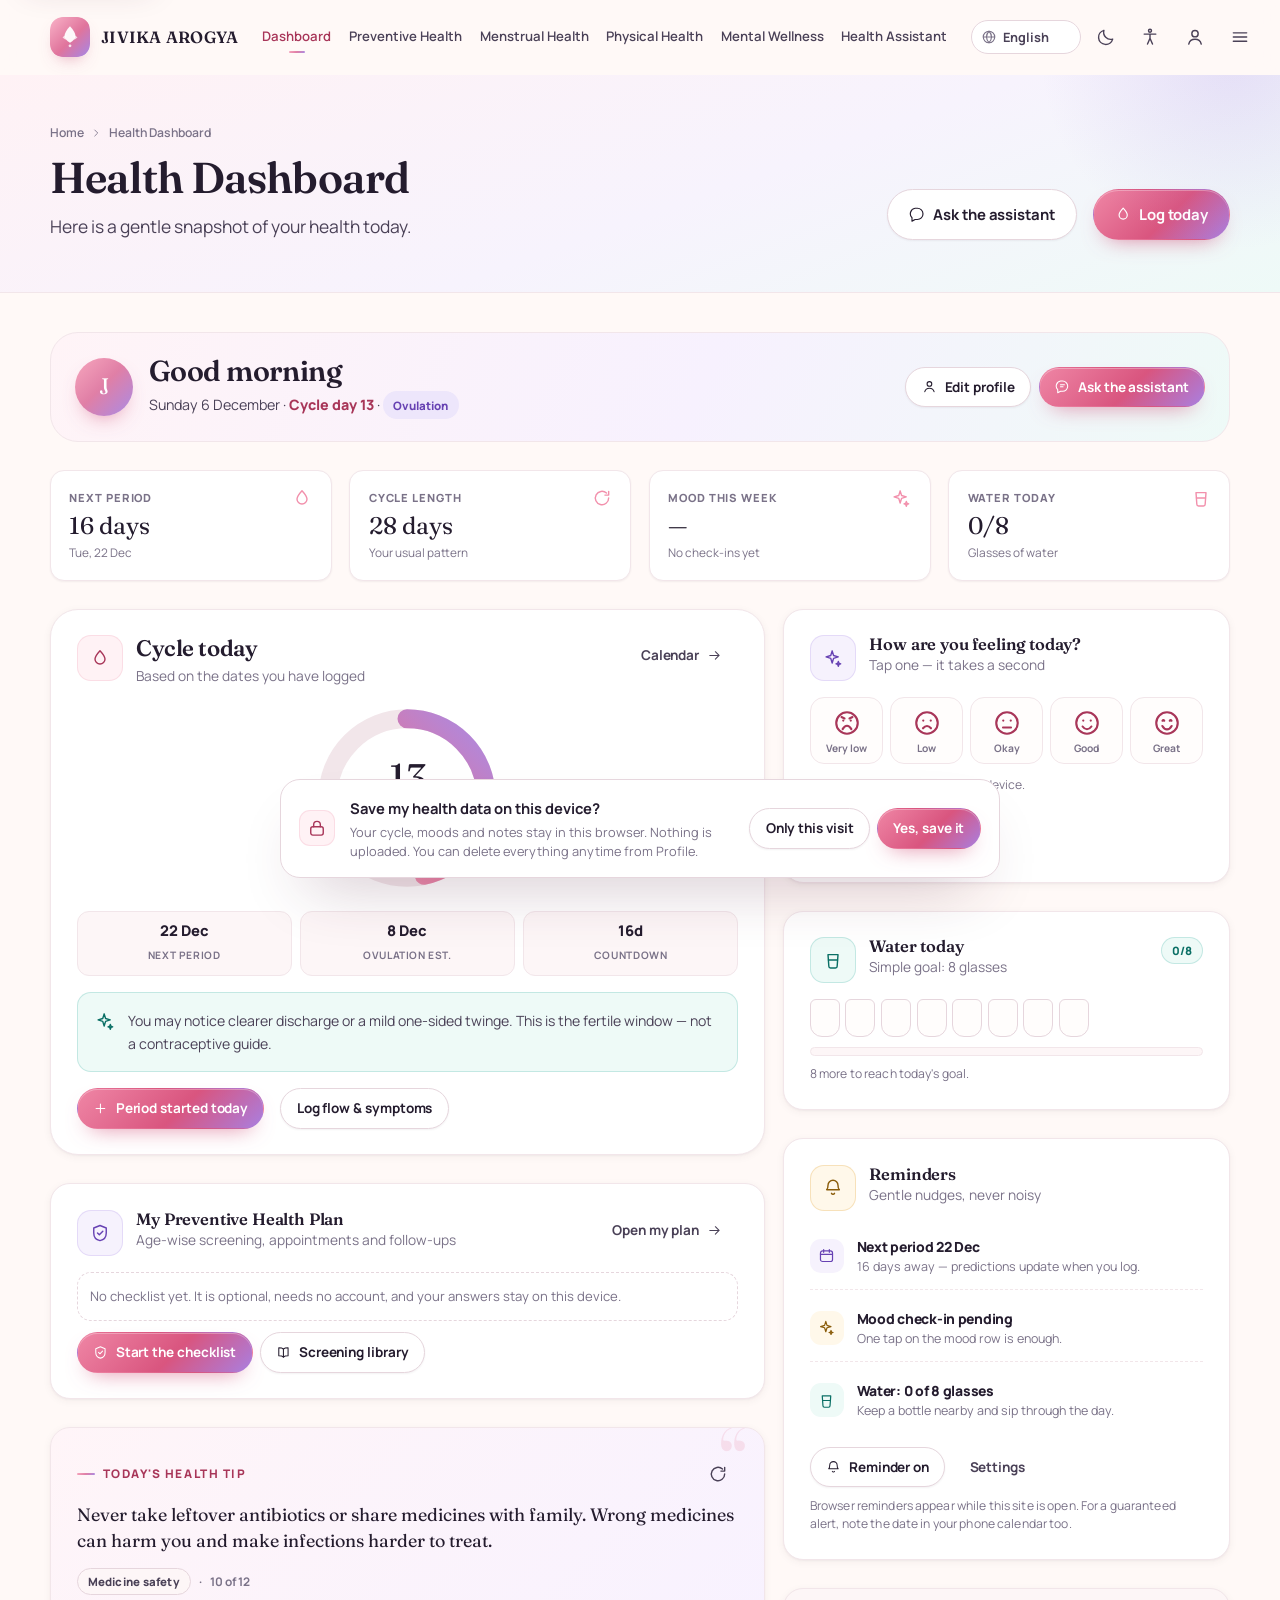
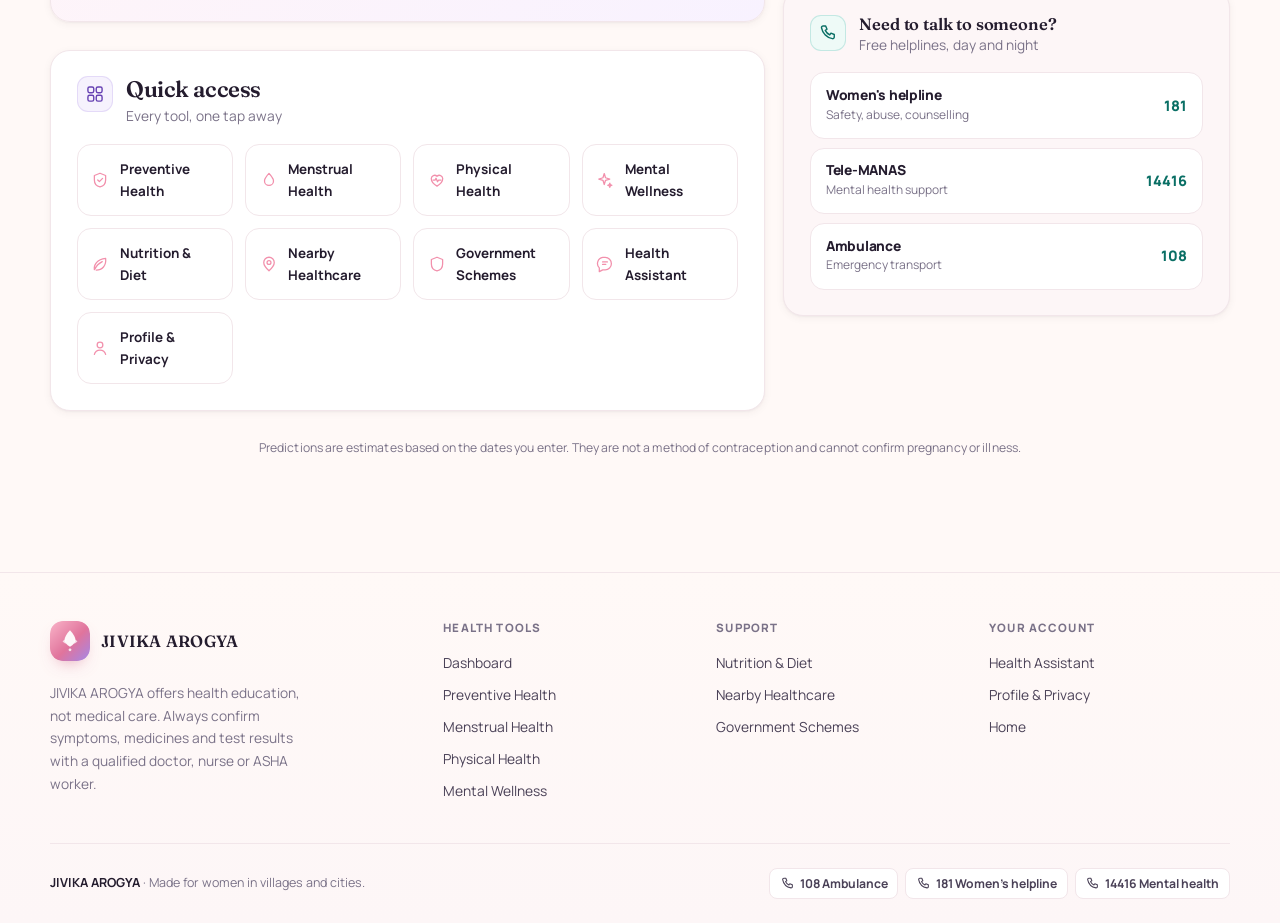
==== commit d66dd7ad: "Add age-wise preventive health screening and early detection New preventive healthcare page with six" ====
--- a/dashboard.html
+++ b/dashboard.html
@@ -12,6 +12,7 @@
   <link href="https://fonts.googleapis.com/css2?family=Fraunces:opsz,wght@9..144,400;9..144,500;9..144,600&family=Manrope:wght@400;500;600;700;800&display=swap" rel="stylesheet">
   <link rel="stylesheet" href="assets/css/styles.css">
   <link rel="stylesheet" href="assets/css/pages.css">
+  <link rel="stylesheet" href="assets/css/preventive.css">
   <script>
     (function () {
       try {
@@ -66,13 +67,14 @@
         <div class="dash-grid">
           <div class="stack-lg">
             <div class="card card-lg card-pad" id="cycleCard"></div>
+            <div class="card card-pad" id="preventiveCard"></div>
             <div class="card card-pad tip-card" id="tipCard"></div>
             <div class="card card-pad">
               <div class="card-head">
                 <div class="icon-badge lav sm">
                   <svg class="ic" viewBox="0 0 24 24" aria-hidden="true"><rect x="3.5" y="3.5" width="7" height="7" rx="2"/><rect x="13.5" y="3.5" width="7" height="7" rx="2"/><rect x="3.5" y="13.5" width="7" height="7" rx="2"/><rect x="13.5" y="13.5" width="7" height="7" rx="2"/></svg>
                 </div>
-                <div><h3 data-i18n="dash.quick">Quick access</h3><p>All ten tools, one tap away</p></div>
+                <div><h3 data-i18n="dash.quick">Quick access</h3><p>Every tool, one tap away</p></div>
               </div>
               <div class="quick-grid" id="quickGrid"></div>
             </div>
@@ -111,10 +113,12 @@
   <div class="toast-wrap" id="toastWrap" role="status" aria-live="polite"></div>
 
   <script src="assets/js/i18n.js" defer></script>
+  <script src="assets/js/i18n-preventive.js" defer></script>
   <script src="assets/js/icons.js" defer></script>
   <script src="assets/js/app.js" defer></script>
   <script src="assets/js/data-health.js" defer></script>
   <script src="assets/js/data-wellbeing.js" defer></script>
+  <script src="assets/js/data-preventive.js" defer></script>
   <script src="assets/js/ui.js" defer></script>
   <script src="assets/js/dashboard.js" defer></script>
 </body>
--- a/assets/css/preventive.css
+++ b/assets/css/preventive.css
@@ -0,0 +1,225 @@
+/* ==========================================================================
+   JIVIKA AROGYA — preventive healthcare page and dashboard card
+   Uses the shared tokens in styles.css. No new colours are introduced.
+   ========================================================================== */
+
+/* ---------- hero / notices ---------- */
+.pv-hero-badges { display: flex; flex-wrap: wrap; gap: .45rem; margin-top: 1rem; }
+.pv-hero-badges .badge { font-size: .72rem; }
+.pv-review {
+  display: flex; gap: .75rem; align-items: flex-start;
+  border: 1px solid var(--amber-100); background: var(--amber-50);
+  color: var(--amber-ink); border-radius: var(--radius-sm);
+  padding: .85rem 1rem; margin-top: 1rem; font-size: .82rem;
+}
+.pv-review .ic { flex: none; width: 20px; height: 20px; margin-top: .1rem; }
+.pv-review strong { display: block; margin-bottom: .15rem; }
+.pv-emergency { margin: 0 0 1.5rem; }
+.pv-emergency .badge { flex: none; }
+
+/* ---------- age cards ---------- */
+.pv-age-grid {
+  display: grid; gap: 1rem;
+  grid-template-columns: repeat(auto-fit, minmax(250px, 1fr));
+}
+.pv-age-card {
+  position: relative; display: flex; flex-direction: column; gap: .6rem;
+  background: var(--surface); border: 1px solid var(--line);
+  border-radius: var(--radius); padding: 1.2rem;
+  box-shadow: var(--shadow-xs); transition: transform .2s var(--ease), box-shadow .2s var(--ease), border-color .2s;
+}
+.pv-age-card:hover { transform: translateY(-2px); box-shadow: var(--shadow-sm); border-color: var(--pink-200); }
+.pv-age-card .pv-age-top { display: flex; align-items: center; gap: .7rem; }
+.pv-age-card h3 { margin: 0; font-size: 1.06rem; }
+.pv-age-range {
+  display: inline-flex; align-items: center; gap: .35rem;
+  font-size: .72rem; font-weight: 800; letter-spacing: .04em;
+  text-transform: uppercase; color: var(--pink-ink);
+}
+.pv-age-card p { margin: 0; font-size: .84rem; color: var(--muted); flex: 1; }
+.pv-age-card .btn { align-self: flex-start; }
+
+/* ---------- library ---------- */
+.pv-lib-toolbar { display: flex; flex-wrap: wrap; gap: .5rem; align-items: center; justify-content: space-between; margin-bottom: 1rem; }
+.pv-lib-grid { display: grid; gap: 1rem; grid-template-columns: repeat(auto-fit, minmax(280px, 1fr)); }
+.pv-scr {
+  background: var(--surface); border: 1px solid var(--line); border-radius: var(--radius);
+  padding: 1.05rem; display: flex; flex-direction: column; gap: .55rem; box-shadow: var(--shadow-xs);
+}
+.pv-scr-head { display: flex; gap: .65rem; align-items: flex-start; }
+.pv-scr-head h3 { margin: 0; font-size: .98rem; line-height: 1.35; }
+.pv-scr-head p { margin: .2rem 0 0; font-size: .78rem; color: var(--muted); }
+.pv-scr-condition { font-size: .82rem; margin: 0; }
+.pv-scr-condition strong { color: var(--ink-2); }
+.pv-pending {
+  display: inline-flex; align-items: center; gap: .3rem; width: fit-content;
+  font-size: .68rem; font-weight: 800; letter-spacing: .03em; text-transform: uppercase;
+  color: var(--amber-ink); background: var(--amber-50); border: 1px solid var(--amber-100);
+  border-radius: 999px; padding: .18rem .5rem;
+}
+.pv-scr details { margin-top: .15rem; }
+.pv-scr details summary {
+  cursor: pointer; font-size: .82rem; font-weight: 800; color: var(--lav-ink);
+  display: flex; align-items: center; justify-content: space-between; gap: .5rem; list-style: none;
+}
+.pv-scr details summary::-webkit-details-marker { display: none; }
+.pv-scr details[open] summary .ic { transform: rotate(180deg); }
+.pv-scr details summary .ic { width: 16px; height: 16px; transition: transform .2s; }
+.pv-detail { display: grid; gap: .55rem; margin-top: .65rem; }
+.pv-detail div { font-size: .8rem; color: var(--ink-2); }
+.pv-detail dt { font-size: .68rem; font-weight: 800; letter-spacing: .04em; text-transform: uppercase; color: var(--muted); margin-bottom: .12rem; }
+.pv-detail dd { margin: 0; }
+.pv-source {
+  display: flex; flex-wrap: wrap; gap: .35rem .6rem; align-items: center;
+  font-size: .72rem; color: var(--muted); border-top: 1px dashed var(--line);
+  padding-top: .55rem; margin-top: .2rem;
+}
+.pv-source a { color: var(--lav-ink); font-weight: 700; }
+.pv-source time { font-weight: 700; }
+
+/* ---------- wizard ---------- */
+.pv-wizard { scroll-margin-top: 90px; }
+.pv-wizard-head { display: flex; flex-wrap: wrap; gap: .75rem; align-items: center; justify-content: space-between; margin-bottom: .6rem; }
+.pv-wizard-head h2 { margin: 0; }
+.pv-progress { height: 8px; border-radius: 999px; background: var(--lav-100); overflow: hidden; margin: .35rem 0 1rem; }
+.pv-progress span { display: block; height: 100%; border-radius: inherit; background: linear-gradient(90deg, var(--pink-400), var(--lav-500)); transition: width .3s var(--ease); }
+.pv-step { border: 1px solid var(--line); border-radius: var(--radius); padding: 1.1rem; background: var(--surface-2); }
+.pv-step h3 { margin: 0 0 .3rem; font-size: 1.08rem; }
+.pv-step .help { margin-bottom: .85rem; }
+.pv-field-row { display: flex; flex-wrap: wrap; gap: .9rem; }
+.pv-field-row > .field { flex: 1 1 220px; }
+.pv-checks { display: grid; gap: .5rem; grid-template-columns: repeat(auto-fit, minmax(240px, 1fr)); }
+.pv-check {
+  display: flex; gap: .55rem; align-items: flex-start;
+  border: 1px solid var(--line); border-radius: var(--radius-xs);
+  background: var(--surface); padding: .6rem .7rem; font-size: .84rem; cursor: pointer;
+}
+.pv-check:hover { border-color: var(--pink-200); }
+.pv-check input { margin-top: .15rem; accent-color: var(--pink-600); flex: none; }
+.pv-check.danger { border-color: var(--danger-100); background: var(--danger-50); }
+.pv-check.danger input { accent-color: var(--danger-600); }
+.pv-check strong { display: block; }
+.pv-check span { color: var(--muted); font-size: .76rem; }
+.pv-nav { display: flex; flex-wrap: wrap; gap: .6rem; margin-top: 1rem; align-items: center; }
+.pv-nav .pv-nav-right { margin-left: auto; display: flex; gap: .5rem; flex-wrap: wrap; }
+.pv-error { margin-top: .8rem; }
+.pv-loading { display: flex; align-items: center; gap: .6rem; padding: 1rem; color: var(--muted); font-size: .86rem; }
+.pv-spinner {
+  width: 18px; height: 18px; border-radius: 50%;
+  border: 2px solid var(--lav-100); border-top-color: var(--lav-600);
+  animation: pv-spin .8s linear infinite;
+}
+@keyframes pv-spin { to { transform: rotate(360deg); } }
+
+/* ---------- results ---------- */
+.pv-cat-grid { display: grid; gap: 1rem; grid-template-columns: repeat(auto-fit, minmax(270px, 1fr)); margin-top: 1rem; }
+.pv-cat { border-radius: var(--radius); border: 1px solid var(--line); background: var(--surface); padding: 1rem; }
+.pv-cat.a { border-top: 4px solid var(--pink-400); }
+.pv-cat.b { border-top: 4px solid var(--lav-500); }
+.pv-cat.c { border-top: 4px solid var(--danger-500); }
+.pv-cat h3 { margin: 0 0 .15rem; font-size: 1rem; display: flex; align-items: center; gap: .4rem; }
+.pv-cat .pv-cat-help { margin: 0 0 .75rem; font-size: .76rem; color: var(--muted); }
+.pv-item { border: 1px solid var(--line); border-radius: var(--radius-sm); padding: .75rem; background: var(--surface-2); }
+.pv-item + .pv-item { margin-top: .6rem; }
+.pv-item h4 { margin: 0; font-size: .88rem; }
+.pv-item .pv-reason { margin: .3rem 0 .45rem; font-size: .78rem; color: var(--ink-2); }
+.pv-item .pv-interval { margin: 0 0 .5rem; font-size: .74rem; color: var(--muted); }
+.pv-item .pv-item-actions { display: flex; flex-wrap: wrap; gap: .45rem; align-items: center; }
+.pv-item .pv-item-actions select,
+.pv-item .pv-item-actions input[type="date"] {
+  font: inherit; font-size: .76rem; padding: .35rem .45rem;
+  border: 1px solid var(--line-strong); border-radius: var(--radius-xs);
+  background: var(--surface); color: var(--ink);
+}
+.pv-item .pv-item-actions input[type="date"] { max-width: 145px; }
+.pv-sev {
+  display: inline-flex; align-items: center; gap: .3rem;
+  font-size: .68rem; font-weight: 800; text-transform: uppercase; letter-spacing: .03em;
+  border-radius: 999px; padding: .15rem .5rem; width: fit-content;
+}
+.pv-sev.urgent { color: var(--danger-ink); background: var(--danger-50); border: 1px solid var(--danger-100); }
+.pv-sev.consult { color: var(--amber-ink); background: var(--amber-50); border: 1px solid var(--amber-100); }
+.pv-recent { margin-top: 1rem; font-size: .8rem; }
+.pv-recent ul { margin: .35rem 0 0; padding-left: 1.1rem; }
+.pv-actions { display: flex; flex-wrap: wrap; gap: .55rem; margin-top: 1rem; }
+.pv-general { margin-top: 1rem; }
+
+/* ---------- plan / reminders ---------- */
+.pv-plan-grid { display: grid; gap: 1rem; grid-template-columns: minmax(0, 1.4fr) minmax(0, 1fr); align-items: start; }
+.pv-plan-item { display: flex; flex-wrap: wrap; gap: .55rem; align-items: center; justify-content: space-between; border: 1px solid var(--line); border-radius: var(--radius-sm); padding: .65rem .75rem; background: var(--surface-2); }
+.pv-plan-item + .pv-plan-item { margin-top: .55rem; }
+.pv-plan-item .pv-pi-main { min-width: 0; flex: 1 1 180px; }
+.pv-plan-item h4 { margin: 0; font-size: .84rem; }
+.pv-plan-item .pv-pi-meta { font-size: .72rem; color: var(--muted); }
+.pv-plan-item select,
+.pv-plan-item input[type="date"] {
+  font: inherit; font-size: .74rem; padding: .3rem .4rem; border: 1px solid var(--line-strong);
+  border-radius: var(--radius-xs); background: var(--surface); color: var(--ink);
+}
+.pv-plan-item input[type="date"] { max-width: 140px; }
+.pv-plan-item .icon-btn { flex: none; }
+.pv-reminders { border-start-start-radius: var(--radius); }
+.pv-rem { display: flex; gap: .55rem; align-items: flex-start; border: 1px solid var(--line); border-radius: var(--radius-xs); padding: .55rem .65rem; background: var(--surface-2); }
+.pv-rem + .pv-rem { margin-top: .5rem; }
+.pv-rem h5 { margin: 0; font-size: .8rem; }
+.pv-rem p { margin: .1rem 0 0; font-size: .72rem; color: var(--muted); }
+.pv-rem .pv-rem-actions { margin-left: auto; display: flex; gap: .2rem; flex: none; }
+.pv-rem-toggle { display: flex; align-items: center; justify-content: space-between; gap: .75rem; border: 1px solid var(--line); border-radius: var(--radius-xs); padding: .55rem .7rem; background: var(--surface-2); margin-bottom: .75rem; }
+.pv-rem-form { display: grid; gap: .55rem; margin-top: .8rem; }
+.pv-rem-form .field { margin: 0; }
+.pv-rem-form .row { gap: .5rem; }
+.pv-rem-form input, .pv-rem-form select {
+  font: inherit; width: 100%; padding: .55rem .65rem; border: 1px solid var(--line-strong);
+  border-radius: var(--radius-xs); background: var(--surface); color: var(--ink);
+}
+.pv-rem-form .btn { justify-content: center; }
+.pv-consent-panel { border: 1px solid var(--teal-100); background: var(--teal-50); border-radius: var(--radius-sm); padding: .85rem; margin-top: 1rem; }
+.pv-consent-panel .consent-row { padding: 0; border: 0; }
+.pv-save-row { display: flex; flex-wrap: wrap; gap: .55rem; align-items: center; margin-top: .6rem; }
+.pv-plan-actions { display: flex; flex-wrap: wrap; gap: .55rem; margin-top: 1rem; }
+.pv-empty { padding: .8rem; border: 1px dashed var(--line-strong); border-radius: var(--radius-sm); color: var(--muted); font-size: .82rem; }
+
+/* ---------- warnings / care ---------- */
+.pv-warning-grid { display: grid; gap: .8rem; grid-template-columns: repeat(auto-fit, minmax(260px, 1fr)); }
+.pv-warning { border: 1px solid var(--line); border-left: 4px solid var(--amber-500); border-radius: var(--radius-sm); background: var(--surface); padding: .8rem .9rem; }
+.pv-warning.urgent { border-left-color: var(--danger-500); }
+.pv-warning h4 { margin: 0 0 .25rem; font-size: .86rem; }
+.pv-warning p { margin: 0; font-size: .78rem; color: var(--muted); }
+.pv-warning a { display: inline-flex; align-items: center; gap: .25rem; font-size: .74rem; font-weight: 800; margin-top: .4rem; color: var(--lav-ink); }
+.pv-emergency-grid { display: grid; gap: .7rem; grid-template-columns: repeat(auto-fit, minmax(240px, 1fr)); margin-top: 1rem; }
+.pv-emergency-card { background: var(--danger-50); border: 1px solid var(--danger-100); border-radius: var(--radius-sm); padding: .75rem .85rem; }
+.pv-emergency-card h4 { margin: 0 0 .2rem; font-size: .84rem; color: var(--danger-ink); }
+.pv-emergency-card p { margin: 0; font-size: .76rem; color: var(--ink-2); }
+.pv-care-grid { display: grid; gap: .75rem; grid-template-columns: repeat(auto-fit, minmax(220px, 1fr)); margin-top: 1rem; }
+.pv-care-card { display: flex; gap: .65rem; align-items: flex-start; border: 1px solid var(--line); border-radius: var(--radius-sm); background: var(--surface); padding: .75rem; color: var(--ink); text-decoration: none; }
+.pv-care-card:hover { border-color: var(--pink-200); text-decoration: none; }
+.pv-care-card h4 { margin: 0; font-size: .84rem; }
+.pv-care-card p { margin: .2rem 0 0; font-size: .74rem; color: var(--muted); }
+.pv-sources { margin-top: 1rem; font-size: .74rem; color: var(--muted); }
+.pv-sources li + li { margin-top: .3rem; }
+
+/* ---------- dashboard card ---------- */
+.pv-dash-stats { display: grid; gap: .5rem; grid-template-columns: repeat(4, minmax(0, 1fr)); margin: .75rem 0; }
+.pv-dash-stat { border: 1px solid var(--line); border-radius: var(--radius-xs); padding: .5rem .45rem; text-align: center; background: var(--surface-2); }
+.pv-dash-stat b { display: block; font-size: 1.05rem; line-height: 1.2; }
+.pv-dash-stat span { font-size: .64rem; color: var(--muted); text-transform: uppercase; letter-spacing: .03em; }
+.pv-dash-stat.due b { color: var(--pink-ink); }
+.pv-dash-stat.discuss b { color: var(--lav-ink); }
+.pv-dash-stat.scheduled b { color: var(--teal-ink); }
+.pv-dash-list { display: grid; gap: .45rem; margin: .6rem 0; }
+.pv-dash-row { display: flex; gap: .5rem; align-items: center; justify-content: space-between; border-bottom: 1px dashed var(--line); padding-bottom: .4rem; font-size: .78rem; }
+.pv-dash-row:last-child { border-bottom: 0; }
+.pv-dash-row .badge { flex: none; }
+.pv-dash-foot { display: flex; flex-wrap: wrap; gap: .45rem; margin-top: .7rem; }
+
+@media (max-width: 860px) {
+  .pv-plan-grid { grid-template-columns: 1fr; }
+}
+@media (max-width: 600px) {
+  .pv-age-grid, .pv-lib-grid, .pv-cat-grid { grid-template-columns: 1fr; }
+  .pv-checks { grid-template-columns: 1fr; }
+  .pv-dash-stats { grid-template-columns: repeat(2, minmax(0, 1fr)); }
+  .pv-wizard-head { align-items: flex-start; }
+  .pv-nav .pv-nav-right { margin-left: 0; width: 100%; }
+  .pv-nav .pv-nav-right .btn { flex: 1 1 auto; justify-content: center; }
+}
